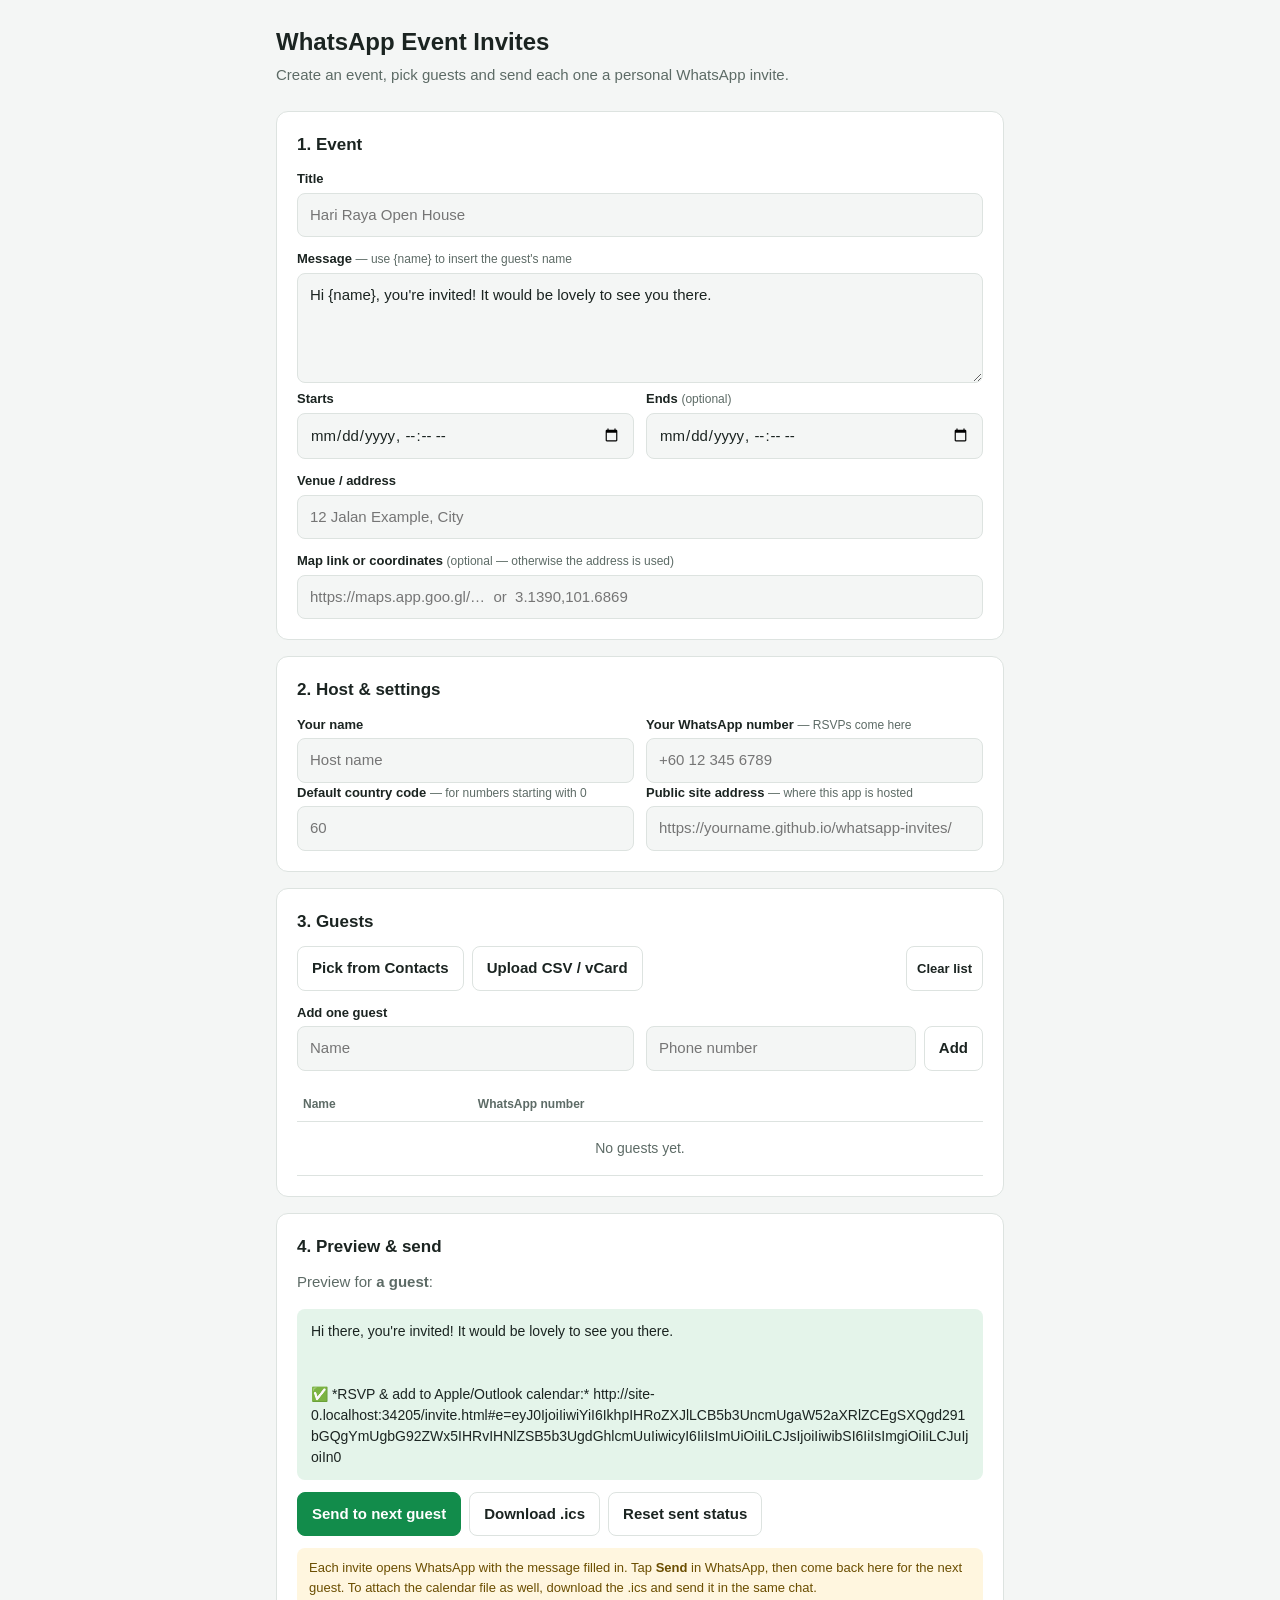
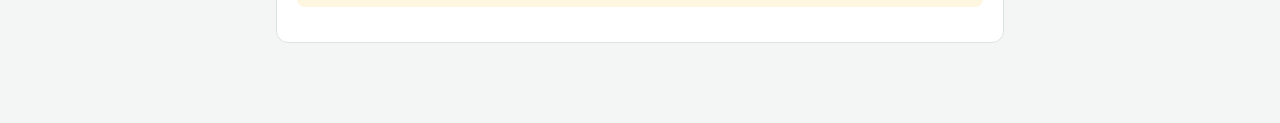
==== index.html @ 0bf23049 "WhatsApp event invite web app Co-Authored-By: Claude Opus 5.5 <noreply@anthropic.com>" ====
<!doctype html>
<html lang="en">
<head>
  <meta charset="utf-8" />
  <meta name="viewport" content="width=device-width, initial-scale=1" />
  <title>WhatsApp Event Invites</title>
  <link rel="stylesheet" href="styles.css" />
</head>
<body>
  <div class="wrap">
    <h1>WhatsApp Event Invites</h1>
    <p class="sub">Create an event, pick guests and send each one a personal WhatsApp invite.</p>

    <section class="card">
      <h2>1. Event</h2>
      <label for="title">Title</label>
      <input id="title" placeholder="Hari Raya Open House" />

      <label for="body">Message <span class="hint">— use {name} to insert the guest's name</span></label>
      <textarea id="body">Hi {name}, you're invited! It would be lovely to see you there.</textarea>

      <div class="row">
        <div>
          <label for="start">Starts</label>
          <input id="start" type="datetime-local" />
        </div>
        <div>
          <label for="end">Ends <span class="hint">(optional)</span></label>
          <input id="end" type="datetime-local" />
        </div>
      </div>

      <label for="location">Venue / address</label>
      <input id="location" placeholder="12 Jalan Example, City" />

      <label for="map">Map link or coordinates <span class="hint">(optional — otherwise the address is used)</span></label>
      <input id="map" placeholder="https://maps.app.goo.gl/…  or  3.1390,101.6869" />
    </section>

    <section class="card">
      <h2>2. Host &amp; settings</h2>
      <div class="row">
        <div>
          <label for="hostName">Your name</label>
          <input id="hostName" placeholder="Host name" />
        </div>
        <div>
          <label for="hostPhone">Your WhatsApp number <span class="hint">— RSVPs come here</span></label>
          <input id="hostPhone" placeholder="+60 12 345 6789" />
        </div>
      </div>
      <div class="row">
        <div>
          <label for="cc">Default country code <span class="hint">— for numbers starting with 0</span></label>
          <input id="cc" placeholder="60" inputmode="numeric" />
        </div>
        <div>
          <label for="baseUrl">Public site address <span class="hint">— where this app is hosted</span></label>
          <input id="baseUrl" placeholder="https://yourname.github.io/whatsapp-invites/" />
        </div>
      </div>
      <div id="baseWarn" class="note" hidden>
        This app is running on your own computer, so guests can't open the invite page (calendar, map and RSVP buttons) yet.
        Put the app online (see README), enter the address above, and the invite links will work.
        The Google Calendar and map links in the message work either way.
      </div>
    </section>

    <section class="card">
      <h2>3. Guests</h2>
      <div class="btns">
        <button id="pickContacts" type="button">Pick from Contacts</button>
        <button id="uploadBtn" type="button">Upload CSV / vCard</button>
        <input id="file" type="file" accept=".csv,.vcf,.vcard,.txt,text/csv,text/vcard" multiple hidden />
        <button id="clearGuests" type="button" class="small" style="margin-left:auto">Clear list</button>
      </div>
      <p id="pickerNote" class="note" hidden>
        Picking from Contacts only works in Chrome on Android. On iPhone or a computer, export your contacts as a
        vCard (.vcf) or CSV file and upload it. On a Mac: Contacts → select contacts → File → Export → Export vCard.
      </p>

      <div class="row" style="margin-top:12px">
        <div>
          <label for="addName">Add one guest</label>
          <input id="addName" placeholder="Name" />
        </div>
        <div>
          <label for="addPhone">&nbsp;</label>
          <div style="display:flex;gap:8px">
            <input id="addPhone" placeholder="Phone number" />
            <button id="addBtn" type="button">Add</button>
          </div>
        </div>
      </div>

      <div style="margin-top:16px;overflow-x:auto">
        <table>
          <thead><tr><th>Name</th><th>WhatsApp number</th><th></th></tr></thead>
          <tbody id="guestRows"></tbody>
        </table>
      </div>
    </section>

    <section class="card">
      <h2>4. Preview &amp; send</h2>
      <p class="muted" style="margin-top:0">Preview for <strong id="previewName">the first guest</strong>:</p>
      <div id="preview" class="preview"></div>
      <div class="btns">
        <button id="sendNext" type="button" class="primary">Send to next guest</button>
        <button id="dlIcs" type="button">Download .ics</button>
        <button id="resetSent" type="button">Reset sent status</button>
      </div>
      <p class="note">
        Each invite opens WhatsApp with the message filled in. Tap <strong>Send</strong> in WhatsApp, then come back here
        for the next guest. To attach the calendar file as well, download the .ics and send it in the same chat.
      </p>
      <p id="progress" class="muted"></p>
    </section>
  </div>

  <script src="shared.js"></script>
  <script src="app.js"></script>
</body>
</html>
---- styles.css ----
:root {
  --bg: #f4f6f5;
  --card: #ffffff;
  --text: #1b2421;
  --muted: #5d6b66;
  --line: #dde3e0;
  --accent: #128c4b;
  --accent-ink: #ffffff;
  --accent-soft: #e4f4ea;
  --warn-bg: #fff6df;
  --warn-ink: #6b4e00;
  --danger: #b3261e;
  --radius: 12px;
}
@media (prefers-color-scheme: dark) {
  :root {
    --bg: #111614;
    --card: #1a211e;
    --text: #e7ecea;
    --muted: #9aa8a2;
    --line: #2c3632;
    --accent: #25b864;
    --accent-ink: #06140c;
    --accent-soft: #173326;
    --warn-bg: #3a3014;
    --warn-ink: #f2d98a;
    --danger: #ff8a80;
  }
}
* { box-sizing: border-box; }
body {
  margin: 0;
  background: var(--bg);
  color: var(--text);
  font: 15px/1.5 -apple-system, BlinkMacSystemFont, "Segoe UI", Roboto, sans-serif;
}
.wrap { max-width: 760px; margin: 0 auto; padding: 24px 16px 64px; }
h1 { font-size: 24px; margin: 0 0 4px; }
h2 { font-size: 17px; margin: 0 0 12px; }
.sub { color: var(--muted); margin: 0 0 24px; }
.card {
  background: var(--card);
  border: 1px solid var(--line);
  border-radius: var(--radius);
  padding: 20px;
  margin-bottom: 16px;
}
label { display: block; font-weight: 600; font-size: 13px; margin: 12px 0 4px; }
label:first-of-type { margin-top: 0; }
.hint { color: var(--muted); font-size: 12px; font-weight: 400; }
input, textarea, select {
  width: 100%;
  padding: 10px 12px;
  border: 1px solid var(--line);
  border-radius: 8px;
  background: var(--bg);
  color: var(--text);
  font: inherit;
}
textarea { min-height: 110px; resize: vertical; }
.row { display: grid; grid-template-columns: 1fr 1fr; gap: 12px; }
@media (max-width: 560px) { .row { grid-template-columns: 1fr; } }
.btns { display: flex; flex-wrap: wrap; gap: 8px; margin-top: 12px; }
button, .btn {
  display: inline-flex; align-items: center; justify-content: center; gap: 6px;
  padding: 10px 14px;
  border-radius: 8px;
  border: 1px solid var(--line);
  background: var(--card);
  color: var(--text);
  font: inherit; font-weight: 600;
  cursor: pointer;
  text-decoration: none;
}
button.primary, .btn.primary { background: var(--accent); border-color: var(--accent); color: var(--accent-ink); }
button:disabled { opacity: .5; cursor: not-allowed; }
.small { padding: 6px 10px; font-size: 13px; }
.note { background: var(--warn-bg); color: var(--warn-ink); padding: 10px 12px; border-radius: 8px; font-size: 13px; margin-top: 12px; }
.preview {
  white-space: pre-wrap; word-break: break-word;
  background: var(--accent-soft);
  border-radius: 8px; padding: 12px 14px; font-size: 14px;
}
table { width: 100%; border-collapse: collapse; font-size: 14px; }
th, td { text-align: left; padding: 8px 6px; border-bottom: 1px solid var(--line); vertical-align: middle; }
th { color: var(--muted); font-weight: 600; font-size: 12px; }
td.actions { text-align: right; white-space: nowrap; }
.sent td { color: var(--muted); }
.badge { font-size: 12px; padding: 2px 8px; border-radius: 99px; background: var(--accent-soft); color: var(--accent); font-weight: 600; }
.bad { color: var(--danger); font-size: 12px; }
.muted { color: var(--muted); }
.empty { color: var(--muted); text-align: center; padding: 16px; }

/* Guest page */
.invite { max-width: 520px; }
.invite h1 { font-size: 28px; }
.invite .body { white-space: pre-wrap; margin: 12px 0 0; }
.facts { display: grid; gap: 10px; margin: 0; }
.facts div { display: grid; grid-template-columns: 28px 1fr; }
.stack { display: grid; gap: 8px; }
.stack .btn, .stack button { width: 100%; }
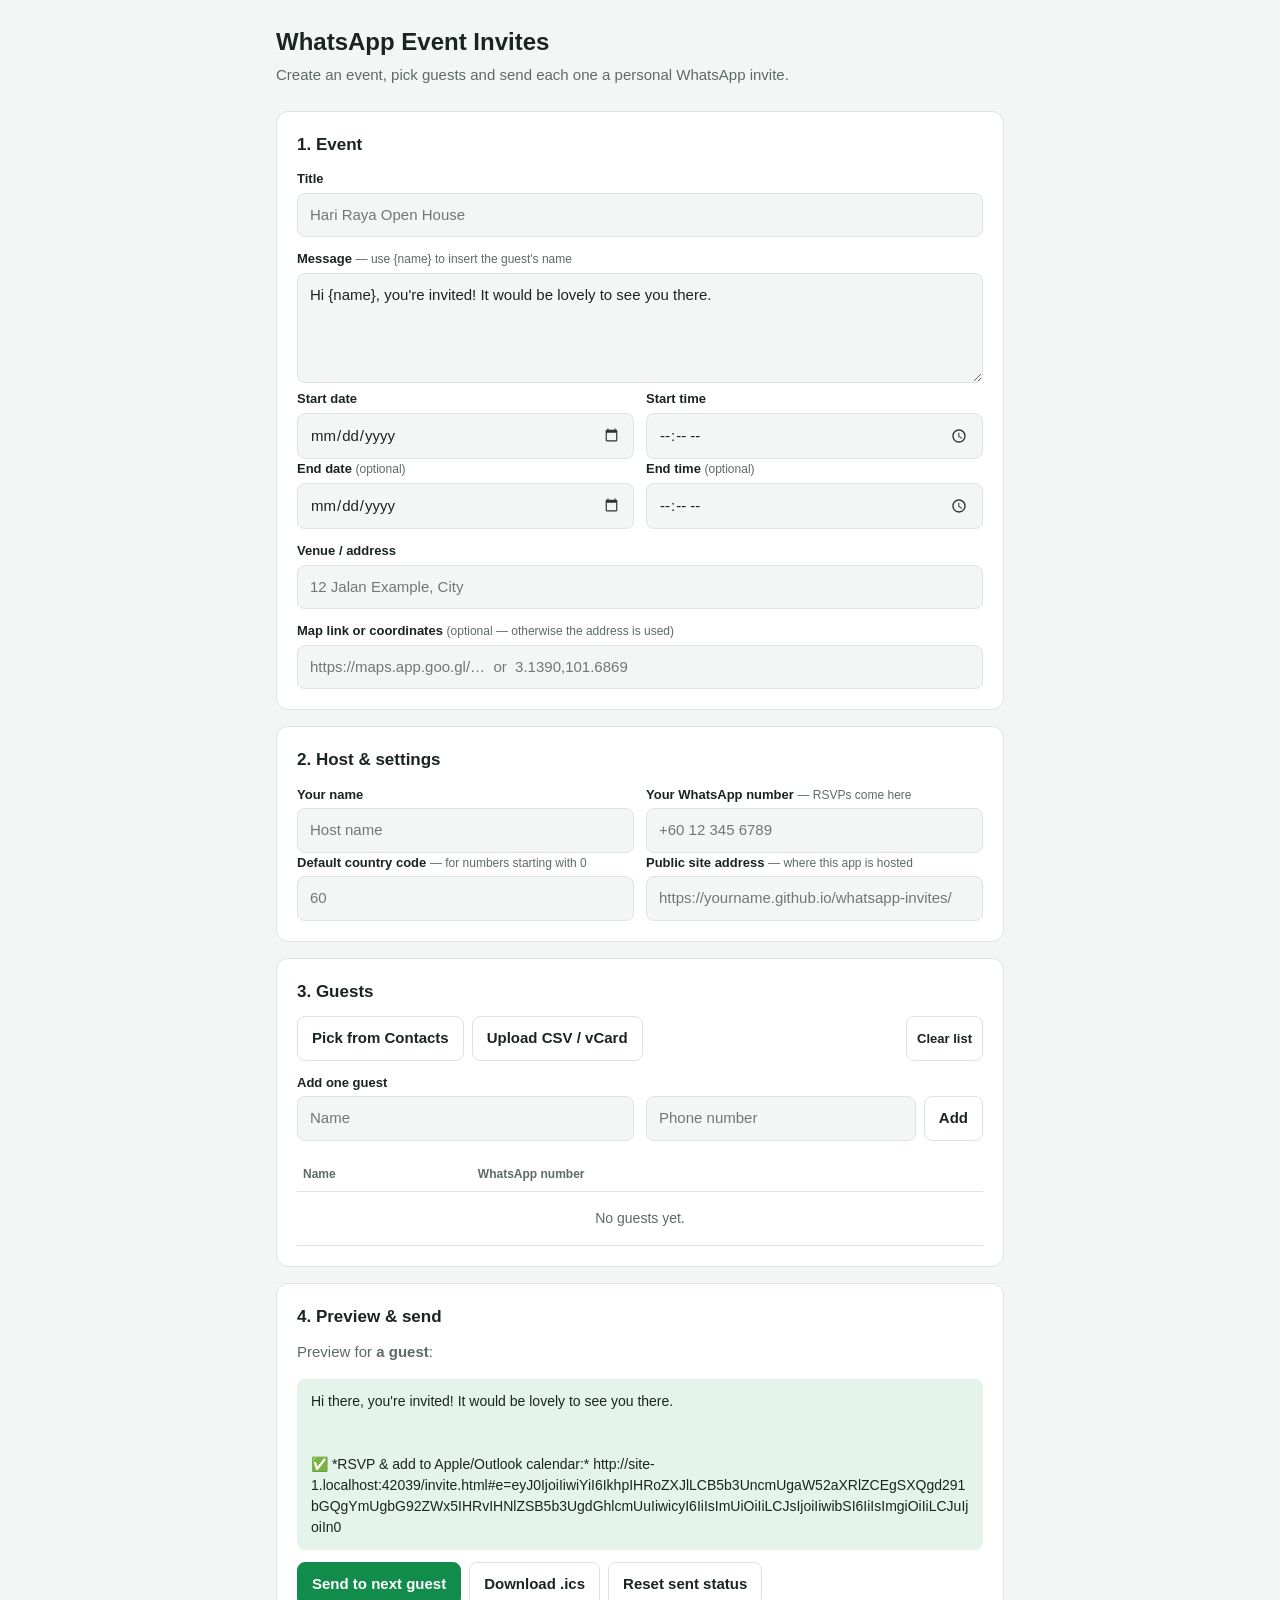
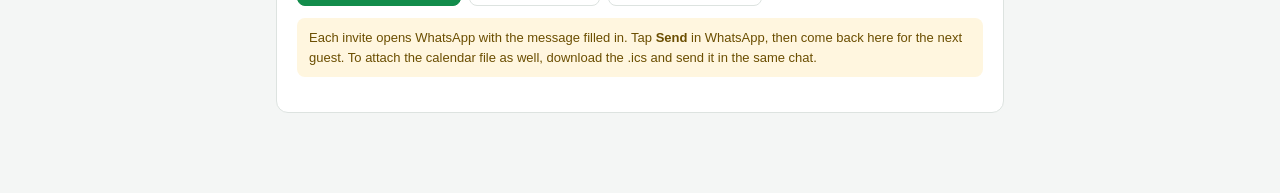
==== commit 1d9beea4: "Separate date and time pickers for start and end Co-Authored-By: Claude Opus 5.5 <noreply@anthropic." ====
--- a/index.html
+++ b/index.html
@@ -21,12 +21,22 @@
 
       <div class="row">
         <div>
-          <label for="start">Starts</label>
-          <input id="start" type="datetime-local" />
+          <label for="startDate">Start date</label>
+          <input id="startDate" type="date" class="picker" />
         </div>
         <div>
-          <label for="end">Ends <span class="hint">(optional)</span></label>
-          <input id="end" type="datetime-local" />
+          <label for="startTime">Start time</label>
+          <input id="startTime" type="time" class="picker" step="300" />
+        </div>
+      </div>
+      <div class="row">
+        <div>
+          <label for="endDate">End date <span class="hint">(optional)</span></label>
+          <input id="endDate" type="date" class="picker" />
+        </div>
+        <div>
+          <label for="endTime">End time <span class="hint">(optional)</span></label>
+          <input id="endTime" type="time" class="picker" step="300" />
         </div>
       </div>
 
--- a/styles.css
+++ b/styles.css
@@ -58,6 +58,9 @@
   font: inherit;
 }
 textarea { min-height: 110px; resize: vertical; }
+input.picker { cursor: pointer; min-height: 44px; }
+input.picker::-webkit-calendar-picker-indicator { cursor: pointer; opacity: .8; }
+@media (prefers-color-scheme: dark) { input.picker { color-scheme: dark; } }
 .row { display: grid; grid-template-columns: 1fr 1fr; gap: 12px; }
 @media (max-width: 560px) { .row { grid-template-columns: 1fr; } }
 .btns { display: flex; flex-wrap: wrap; gap: 8px; margin-top: 12px; }
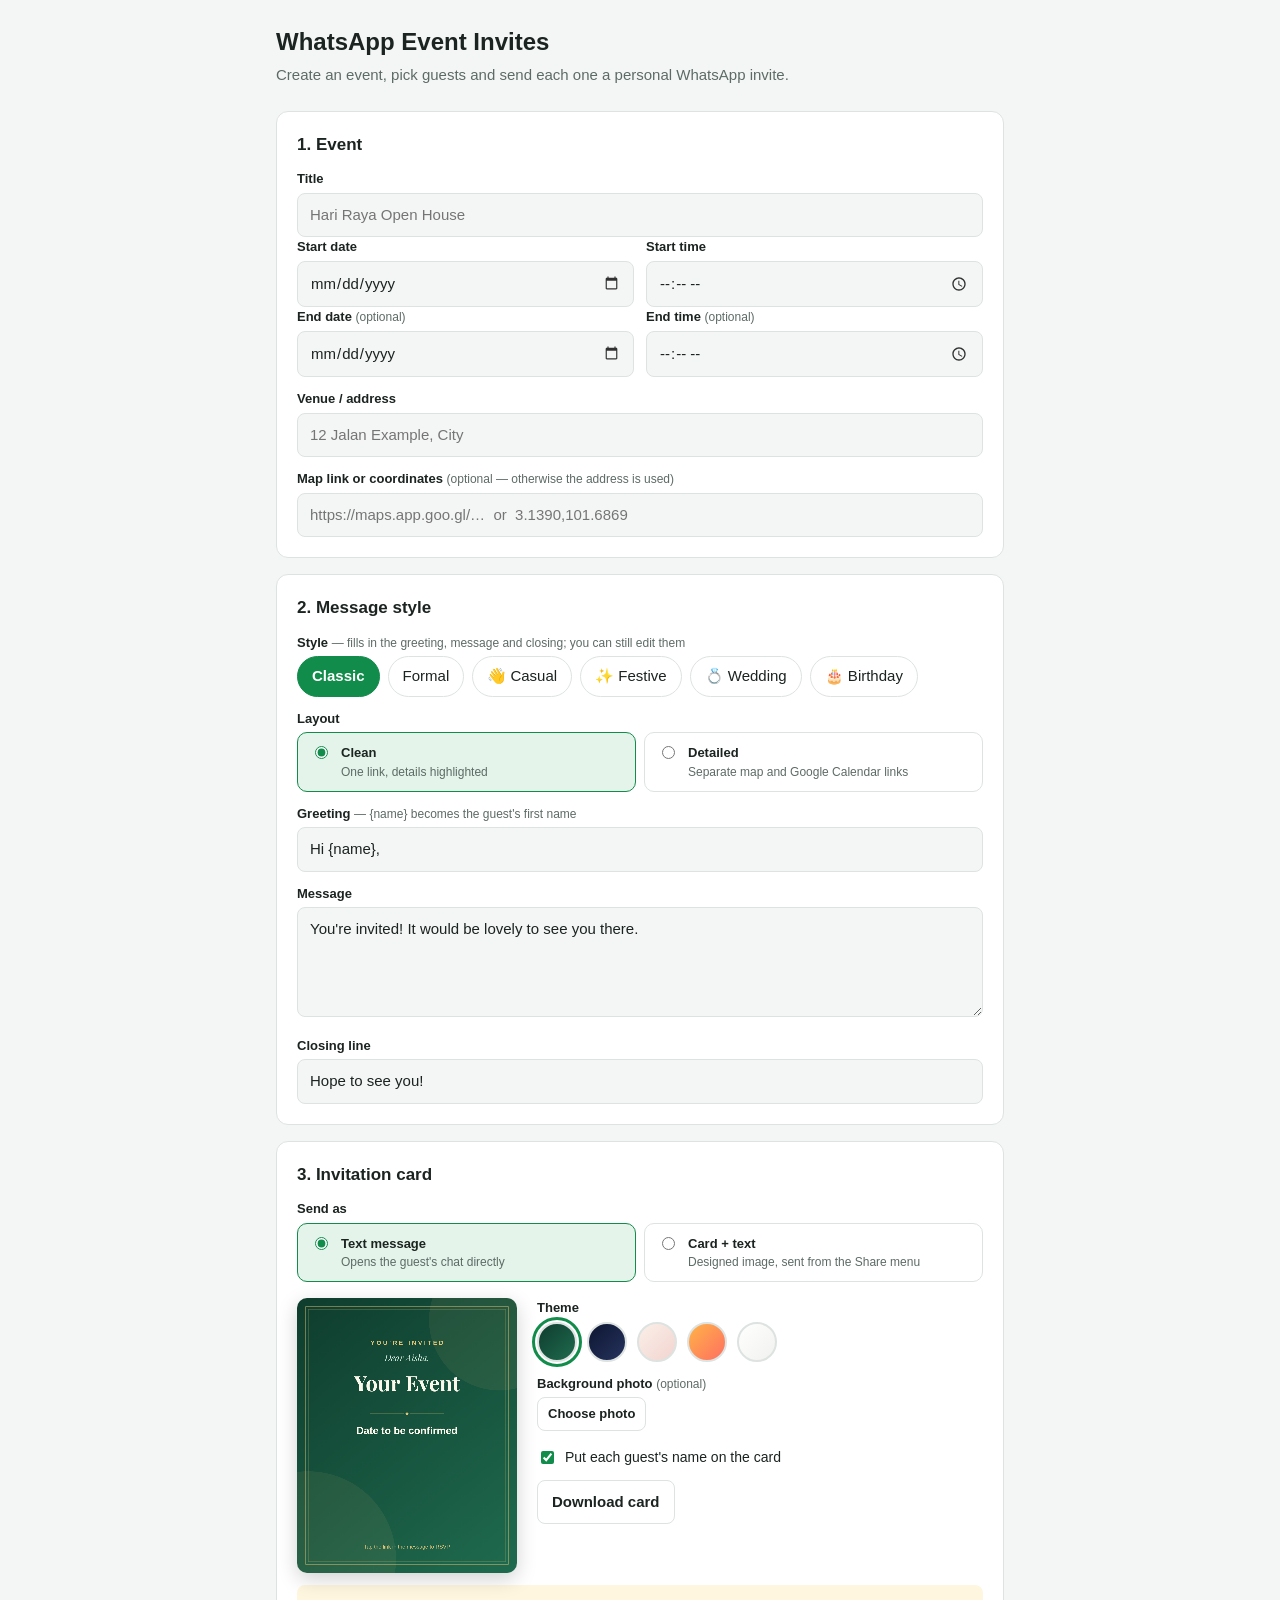
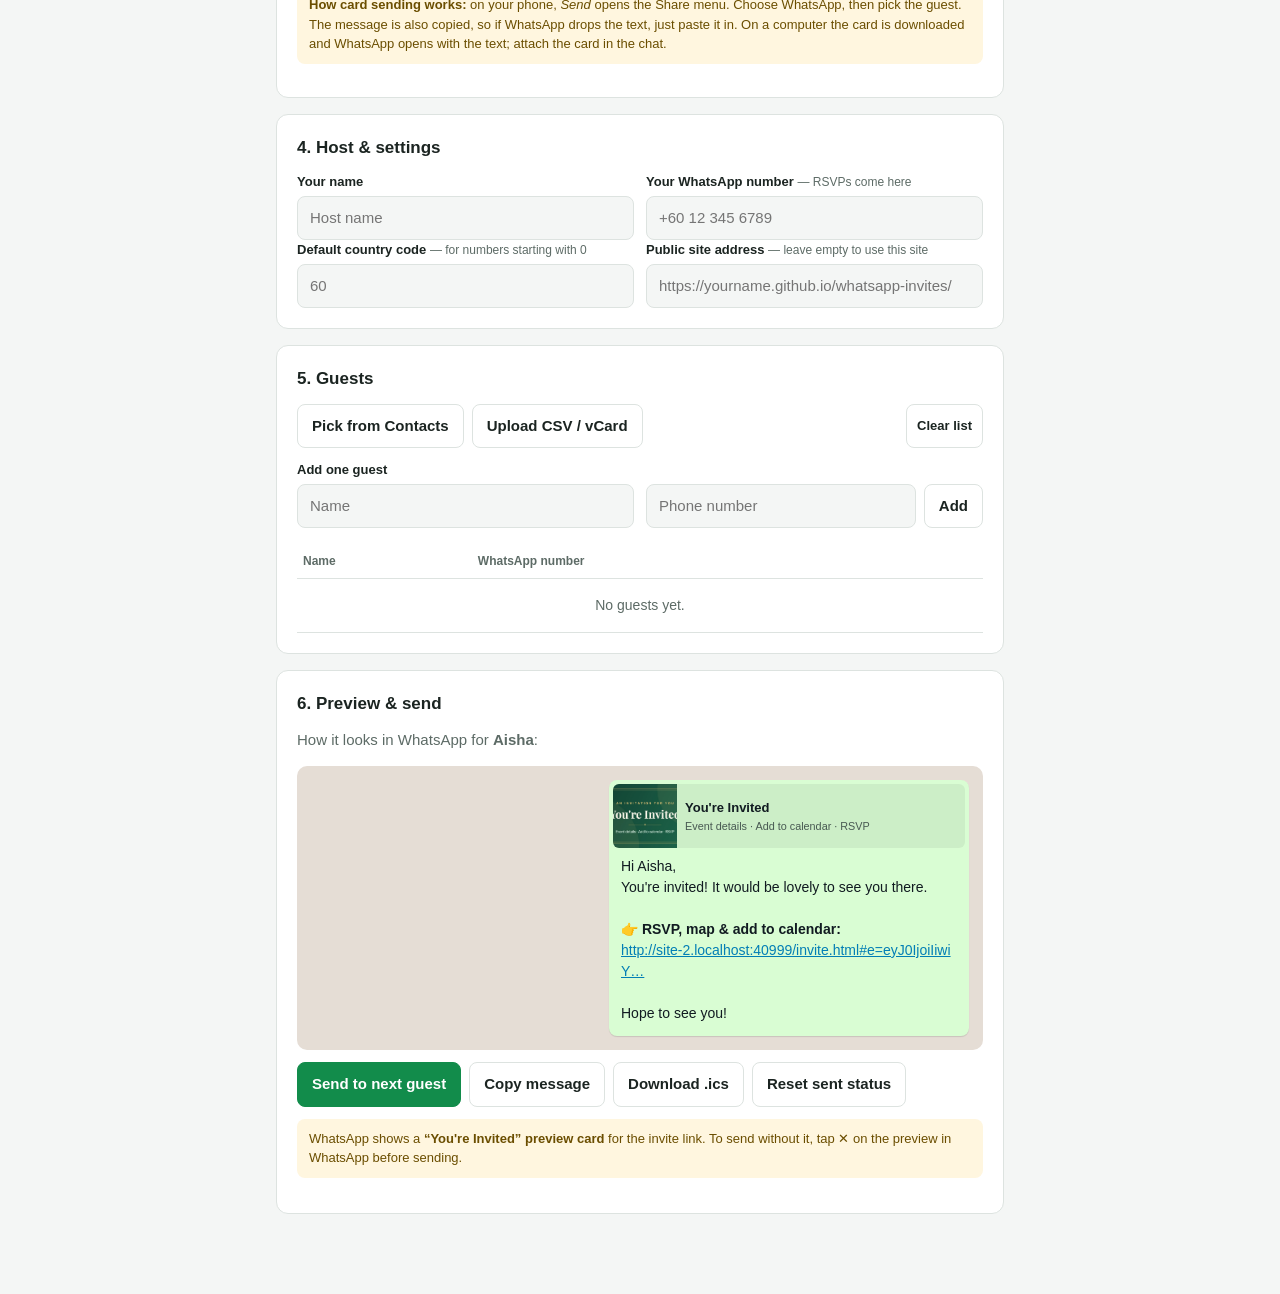
==== commit 28bf8037: "Add message styles, layouts, invitation cards and link preview Co-Authored-By: Claude Opus 5.5 <nore" ====
--- a/index.html
+++ b/index.html
@@ -4,6 +4,14 @@
   <meta charset="utf-8" />
   <meta name="viewport" content="width=device-width, initial-scale=1" />
   <title>WhatsApp Event Invites</title>
+  <meta name="description" content="Create an event and send personal WhatsApp invites with calendar, map and RSVP." />
+  <meta property="og:type" content="website" />
+  <meta property="og:title" content="WhatsApp Event Invites" />
+  <meta property="og:description" content="Create an event and send personal WhatsApp invites with calendar, map and RSVP." />
+  <meta property="og:image" content="https://reedzmohsin-lgtm.github.io/whatsapp-invites/og-image.jpg" />
+  <link rel="preconnect" href="https://fonts.googleapis.com" />
+  <link rel="preconnect" href="https://fonts.gstatic.com" crossorigin />
+  <link rel="stylesheet" href="https://fonts.googleapis.com/css2?family=Playfair+Display:ital,wght@0,400;0,700;1,400&display=swap" />
   <link rel="stylesheet" href="styles.css" />
 </head>
 <body>
@@ -16,9 +24,6 @@
       <label for="title">Title</label>
       <input id="title" placeholder="Hari Raya Open House" />
 
-      <label for="body">Message <span class="hint">— use {name} to insert the guest's name</span></label>
-      <textarea id="body">Hi {name}, you're invited! It would be lovely to see you there.</textarea>
-
       <div class="row">
         <div>
           <label for="startDate">Start date</label>
@@ -48,7 +53,67 @@
     </section>
 
     <section class="card">
-      <h2>2. Host &amp; settings</h2>
+      <h2>2. Message style</h2>
+      <label>Style <span class="hint">— fills in the greeting, message and closing; you can still edit them</span></label>
+      <div class="chips" id="styleChips" role="radiogroup" aria-label="Message style"></div>
+
+      <label>Layout</label>
+      <div class="seg" role="radiogroup" aria-label="Message layout">
+        <label class="opt"><input type="radio" name="layout" value="clean" checked />
+          <span><strong>Clean</strong><small>One link, details highlighted</small></span></label>
+        <label class="opt"><input type="radio" name="layout" value="detailed" />
+          <span><strong>Detailed</strong><small>Separate map and Google Calendar links</small></span></label>
+      </div>
+
+      <label for="greeting">Greeting <span class="hint">— {name} becomes the guest's first name</span></label>
+      <input id="greeting" />
+      <label for="body">Message</label>
+      <textarea id="body"></textarea>
+      <label for="closing">Closing line</label>
+      <input id="closing" />
+    </section>
+
+    <section class="card">
+      <h2>3. Invitation card</h2>
+      <label>Send as</label>
+      <div class="seg" role="radiogroup" aria-label="Send as">
+        <label class="opt"><input type="radio" name="sendMode" value="text" checked />
+          <span><strong>Text message</strong><small>Opens the guest's chat directly</small></span></label>
+        <label class="opt"><input type="radio" name="sendMode" value="card" />
+          <span><strong>Card + text</strong><small>Designed image, sent from the Share menu</small></span></label>
+      </div>
+
+      <div class="card-editor">
+        <div class="card-preview">
+          <canvas id="cardCanvas" width="1080" height="1350" aria-label="Invitation card preview"></canvas>
+        </div>
+        <div>
+          <label>Theme</label>
+          <div class="swatches" id="themeSwatches" role="radiogroup" aria-label="Card theme"></div>
+
+          <label>Background photo <span class="hint">(optional)</span></label>
+          <div class="btns" style="margin-top:0">
+            <button type="button" id="photoBtn" class="small">Choose photo</button>
+            <button type="button" id="photoClear" class="small" hidden>Remove photo</button>
+            <input id="photoFile" type="file" accept="image/*" hidden />
+          </div>
+
+          <label class="check"><input type="checkbox" id="personalize" checked /> Put each guest's name on the card</label>
+
+          <div class="btns">
+            <button type="button" id="dlCard">Download card</button>
+          </div>
+        </div>
+      </div>
+      <p class="note" id="cardNote">
+        <strong>How card sending works:</strong> on your phone, <em>Send</em> opens the Share menu. Choose WhatsApp, then pick the guest.
+        The message is also copied, so if WhatsApp drops the text, just paste it in.
+        On a computer the card is downloaded and WhatsApp opens with the text; attach the card in the chat.
+      </p>
+    </section>
+
+    <section class="card">
+      <h2>4. Host &amp; settings</h2>
       <div class="row">
         <div>
           <label for="hostName">Your name</label>
@@ -65,19 +130,18 @@
           <input id="cc" placeholder="60" inputmode="numeric" />
         </div>
         <div>
-          <label for="baseUrl">Public site address <span class="hint">— where this app is hosted</span></label>
+          <label for="baseUrl">Public site address <span class="hint">— leave empty to use this site</span></label>
           <input id="baseUrl" placeholder="https://yourname.github.io/whatsapp-invites/" />
         </div>
       </div>
       <div id="baseWarn" class="note" hidden>
         This app is running on your own computer, so guests can't open the invite page (calendar, map and RSVP buttons) yet.
-        Put the app online (see README), enter the address above, and the invite links will work.
-        The Google Calendar and map links in the message work either way.
-      </div>
-    </section>
-
-    <section class="card">
-      <h2>3. Guests</h2>
+        Use the online version, or enter its address above.
+      </div>
+    </section>
+
+    <section class="card">
+      <h2>5. Guests</h2>
       <div class="btns">
         <button id="pickContacts" type="button">Pick from Contacts</button>
         <button id="uploadBtn" type="button">Upload CSV / vCard</button>
@@ -112,23 +176,34 @@
     </section>
 
     <section class="card">
-      <h2>4. Preview &amp; send</h2>
-      <p class="muted" style="margin-top:0">Preview for <strong id="previewName">the first guest</strong>:</p>
-      <div id="preview" class="preview"></div>
+      <h2>6. Preview &amp; send</h2>
+      <p class="muted" style="margin-top:0">How it looks in WhatsApp for <strong id="previewName">a guest</strong>:</p>
+      <div class="wa">
+        <div class="bubble">
+          <img id="bubbleCard" alt="Invitation card" hidden />
+          <div id="linkCard" class="linkcard">
+            <img src="og-image.jpg" alt="" />
+            <div><strong>You're Invited</strong><small>Event details · Add to calendar · RSVP</small></div>
+          </div>
+          <div id="preview" class="preview"></div>
+        </div>
+      </div>
       <div class="btns">
         <button id="sendNext" type="button" class="primary">Send to next guest</button>
+        <button id="copyMsg" type="button">Copy message</button>
         <button id="dlIcs" type="button">Download .ics</button>
         <button id="resetSent" type="button">Reset sent status</button>
       </div>
       <p class="note">
-        Each invite opens WhatsApp with the message filled in. Tap <strong>Send</strong> in WhatsApp, then come back here
-        for the next guest. To attach the calendar file as well, download the .ics and send it in the same chat.
+        WhatsApp shows a <strong>“You're Invited” preview card</strong> for the invite link. To send without it, tap ✕ on the preview in WhatsApp before sending.
       </p>
       <p id="progress" class="muted"></p>
     </section>
   </div>
 
   <script src="shared.js"></script>
+  <script src="templates.js"></script>
+  <script src="card.js"></script>
   <script src="app.js"></script>
 </body>
 </html>
--- a/styles.css
+++ b/styles.css
@@ -94,6 +94,48 @@
 .muted { color: var(--muted); }
 .empty { color: var(--muted); text-align: center; padding: 16px; }
 
+/* Style chips */
+.chips { display: flex; flex-wrap: wrap; gap: 8px; }
+.chips button { border-radius: 99px; padding: 8px 14px; font-weight: 500; }
+.chips button[aria-checked="true"] { background: var(--accent); border-color: var(--accent); color: var(--accent-ink); font-weight: 600; }
+
+/* Segmented radio options */
+.seg { display: grid; grid-template-columns: 1fr 1fr; gap: 8px; }
+@media (max-width: 560px) { .seg { grid-template-columns: 1fr; } }
+.seg .opt { margin: 0; display: flex; gap: 10px; align-items: flex-start; padding: 10px 12px; border: 1px solid var(--line); border-radius: 10px; cursor: pointer; font-weight: 400; }
+.seg .opt:has(input:checked) { border-color: var(--accent); background: var(--accent-soft); }
+.seg .opt input { width: auto; margin-top: 3px; accent-color: var(--accent); }
+.seg .opt span { display: grid; }
+.seg small { color: var(--muted); font-size: 12px; }
+.check { display: flex; align-items: center; gap: 8px; font-weight: 500; font-size: 14px; margin-top: 16px; cursor: pointer; }
+.check input { width: auto; accent-color: var(--accent); }
+
+/* Card editor */
+.card-editor { display: grid; grid-template-columns: 220px 1fr; gap: 20px; margin-top: 16px; }
+@media (max-width: 560px) { .card-editor { grid-template-columns: 1fr; } .card-preview { max-width: 260px; margin: 0 auto; } }
+.card-preview canvas { width: 100%; height: auto; border-radius: 10px; box-shadow: 0 6px 20px rgba(0,0,0,.18); display: block; }
+.swatches { display: flex; flex-wrap: wrap; gap: 10px; }
+.swatches button { width: 40px; height: 40px; padding: 0; border-radius: 50%; border: 2px solid var(--line); }
+.swatches button[aria-checked="true"] { outline: 3px solid var(--accent); outline-offset: 2px; }
+.swatches button:disabled { opacity: .35; }
+
+/* WhatsApp-style preview */
+.wa { background: #e5ddd5; border-radius: 10px; padding: 14px; }
+@media (prefers-color-scheme: dark) { .wa { background: #0b141a; } }
+.bubble { background: #d9fdd3; color: #111b21; border-radius: 8px; padding: 4px; max-width: 360px; margin-left: auto; box-shadow: 0 1px 1px rgba(0,0,0,.12); }
+@media (prefers-color-scheme: dark) { .bubble { background: #005c4b; color: #e9edef; } }
+.bubble > img { width: 100%; border-radius: 6px; display: block; }
+.bubble .preview { background: transparent; padding: 6px 8px 8px; font-size: 14px; }
+.linkcard { display: grid; grid-template-columns: 64px 1fr; gap: 8px; align-items: center; background: rgba(0,0,0,.06); border-radius: 6px; overflow: hidden; margin-bottom: 2px; }
+.linkcard img { width: 64px; height: 64px; object-fit: cover; display: block; }
+.linkcard div { display: grid; font-size: 13px; padding-right: 8px; }
+.linkcard small { opacity: .7; }
+.bubble a { color: #027eb5; word-break: break-all; }
+@media (prefers-color-scheme: dark) { .bubble a { color: #53bdeb; } }
+.waq { display: block; border-left: 3px solid rgba(0,0,0,.25); padding: 2px 0 2px 8px; margin: 2px 0 6px; }
+@media (prefers-color-scheme: dark) { .waq { border-left-color: rgba(255,255,255,.35); } }
+[hidden] { display: none !important; }
+
 /* Guest page */
 .invite { max-width: 520px; }
 .invite h1 { font-size: 28px; }
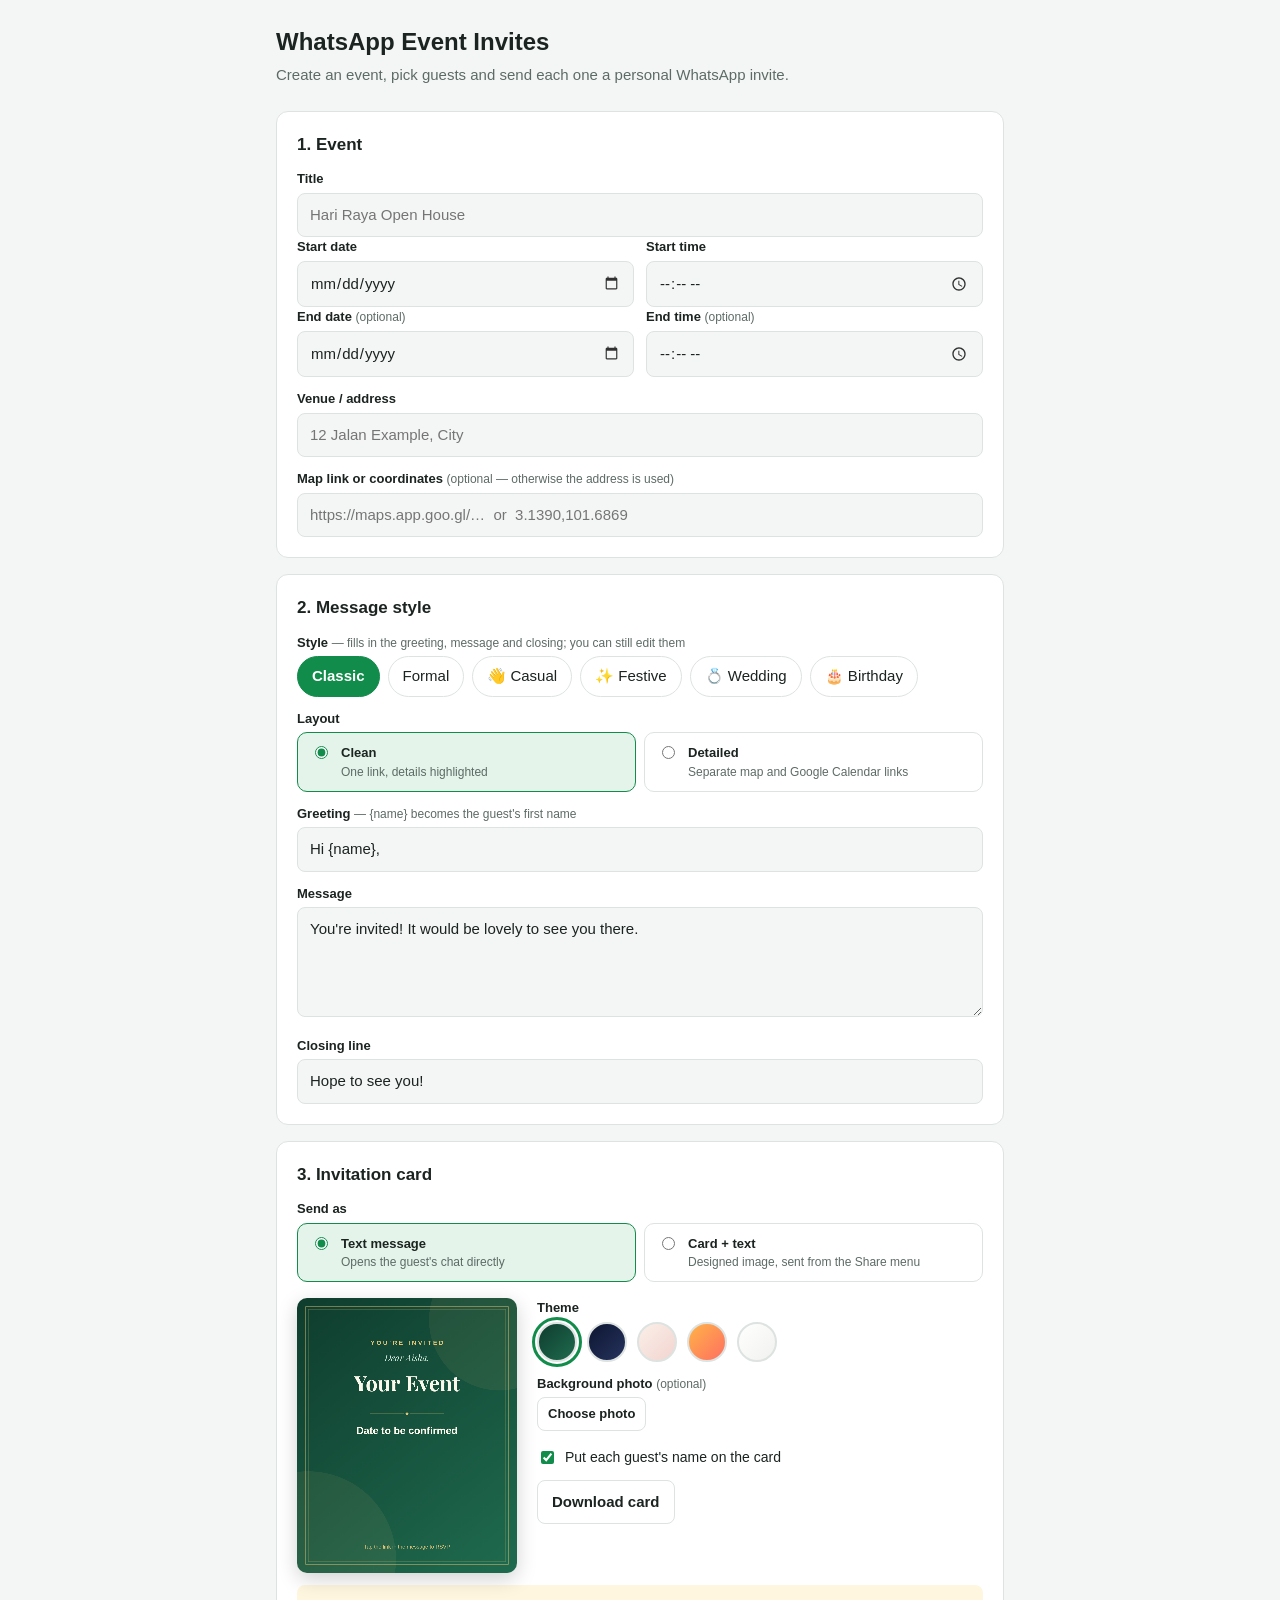
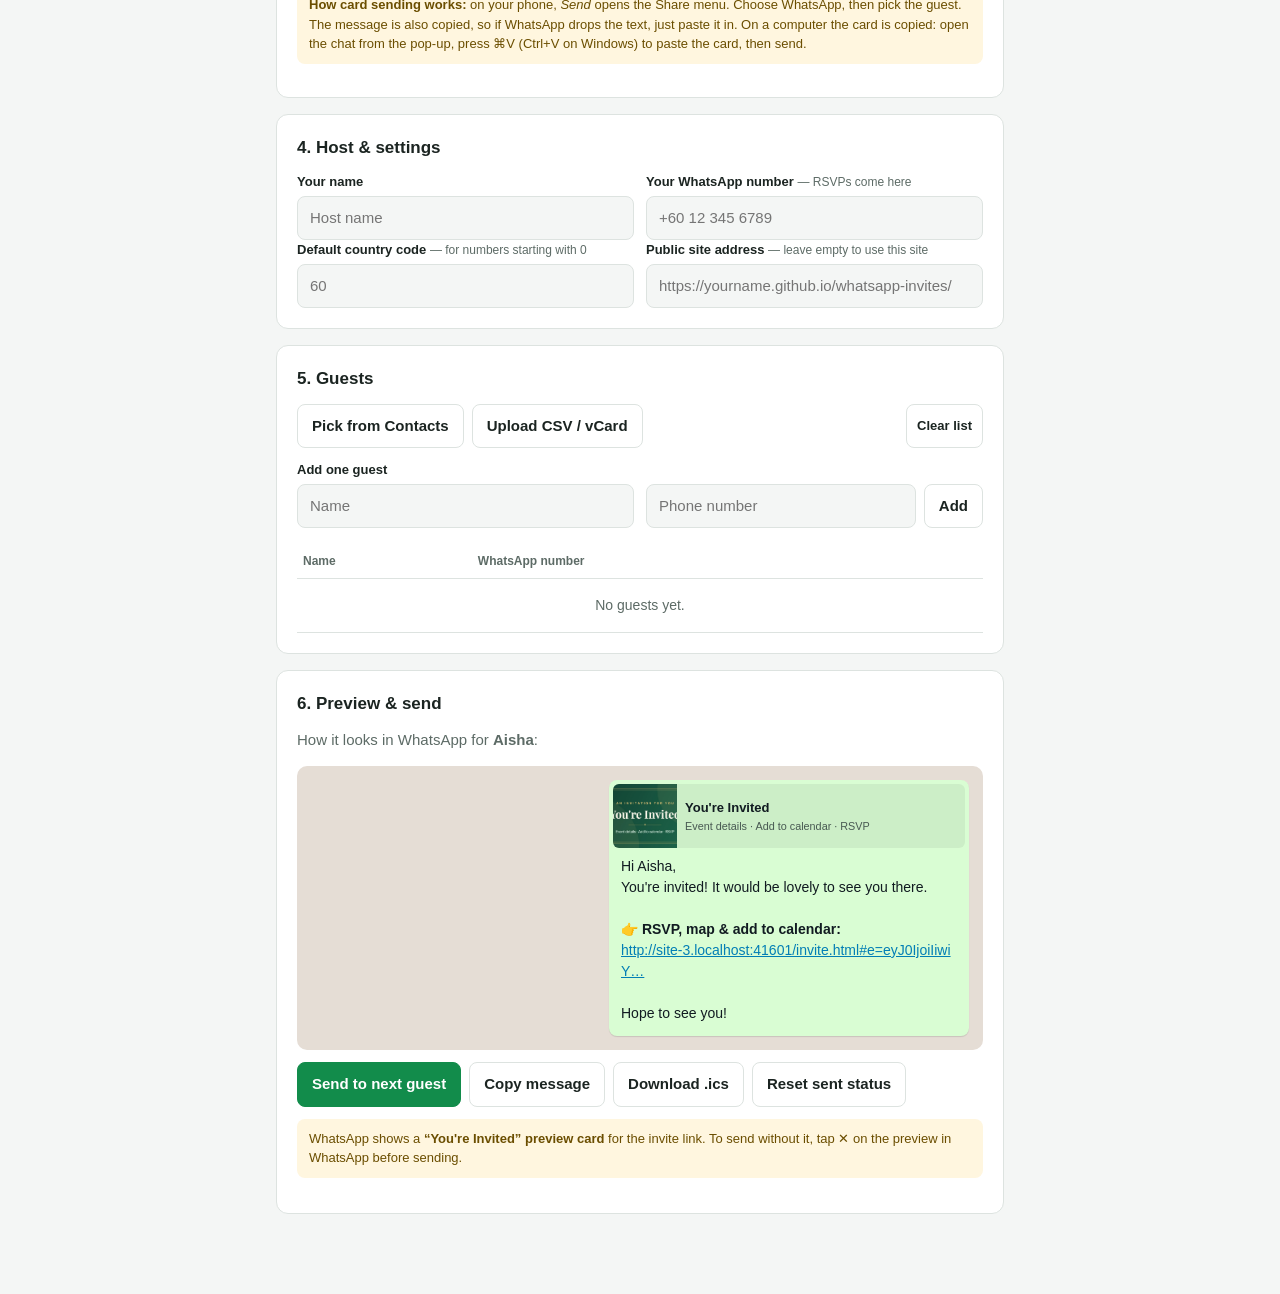
==== commit 975b6e97: "Include the card when a photo or theme is picked; copy card for pasting on computers Co-Authored-By:" ====
--- a/index.html
+++ b/index.html
@@ -108,7 +108,7 @@
       <p class="note" id="cardNote">
         <strong>How card sending works:</strong> on your phone, <em>Send</em> opens the Share menu. Choose WhatsApp, then pick the guest.
         The message is also copied, so if WhatsApp drops the text, just paste it in.
-        On a computer the card is downloaded and WhatsApp opens with the text; attach the card in the chat.
+        On a computer the card is copied: open the chat from the pop-up, press ⌘V (Ctrl+V on Windows) to paste the card, then send.
       </p>
     </section>
 
@@ -201,6 +201,8 @@
     </section>
   </div>
 
+  <div id="toast" class="toast" role="status" aria-live="polite" hidden></div>
+
   <script src="shared.js"></script>
   <script src="templates.js"></script>
   <script src="card.js"></script>
--- a/styles.css
+++ b/styles.css
@@ -135,6 +135,15 @@
 .waq { display: block; border-left: 3px solid rgba(0,0,0,.25); padding: 2px 0 2px 8px; margin: 2px 0 6px; }
 @media (prefers-color-scheme: dark) { .waq { border-left-color: rgba(255,255,255,.35); } }
 [hidden] { display: none !important; }
+.toast {
+  position: fixed; left: 50%; bottom: 20px; transform: translateX(-50%);
+  width: min(520px, calc(100% - 32px));
+  background: var(--text); color: var(--bg);
+  padding: 14px 16px; border-radius: 12px; font-size: 14px;
+  box-shadow: 0 10px 30px rgba(0,0,0,.3); z-index: 10;
+}
+.toast small { opacity: .8; }
+.toast .btns { margin-top: 10px; }
 
 /* Guest page */
 .invite { max-width: 520px; }
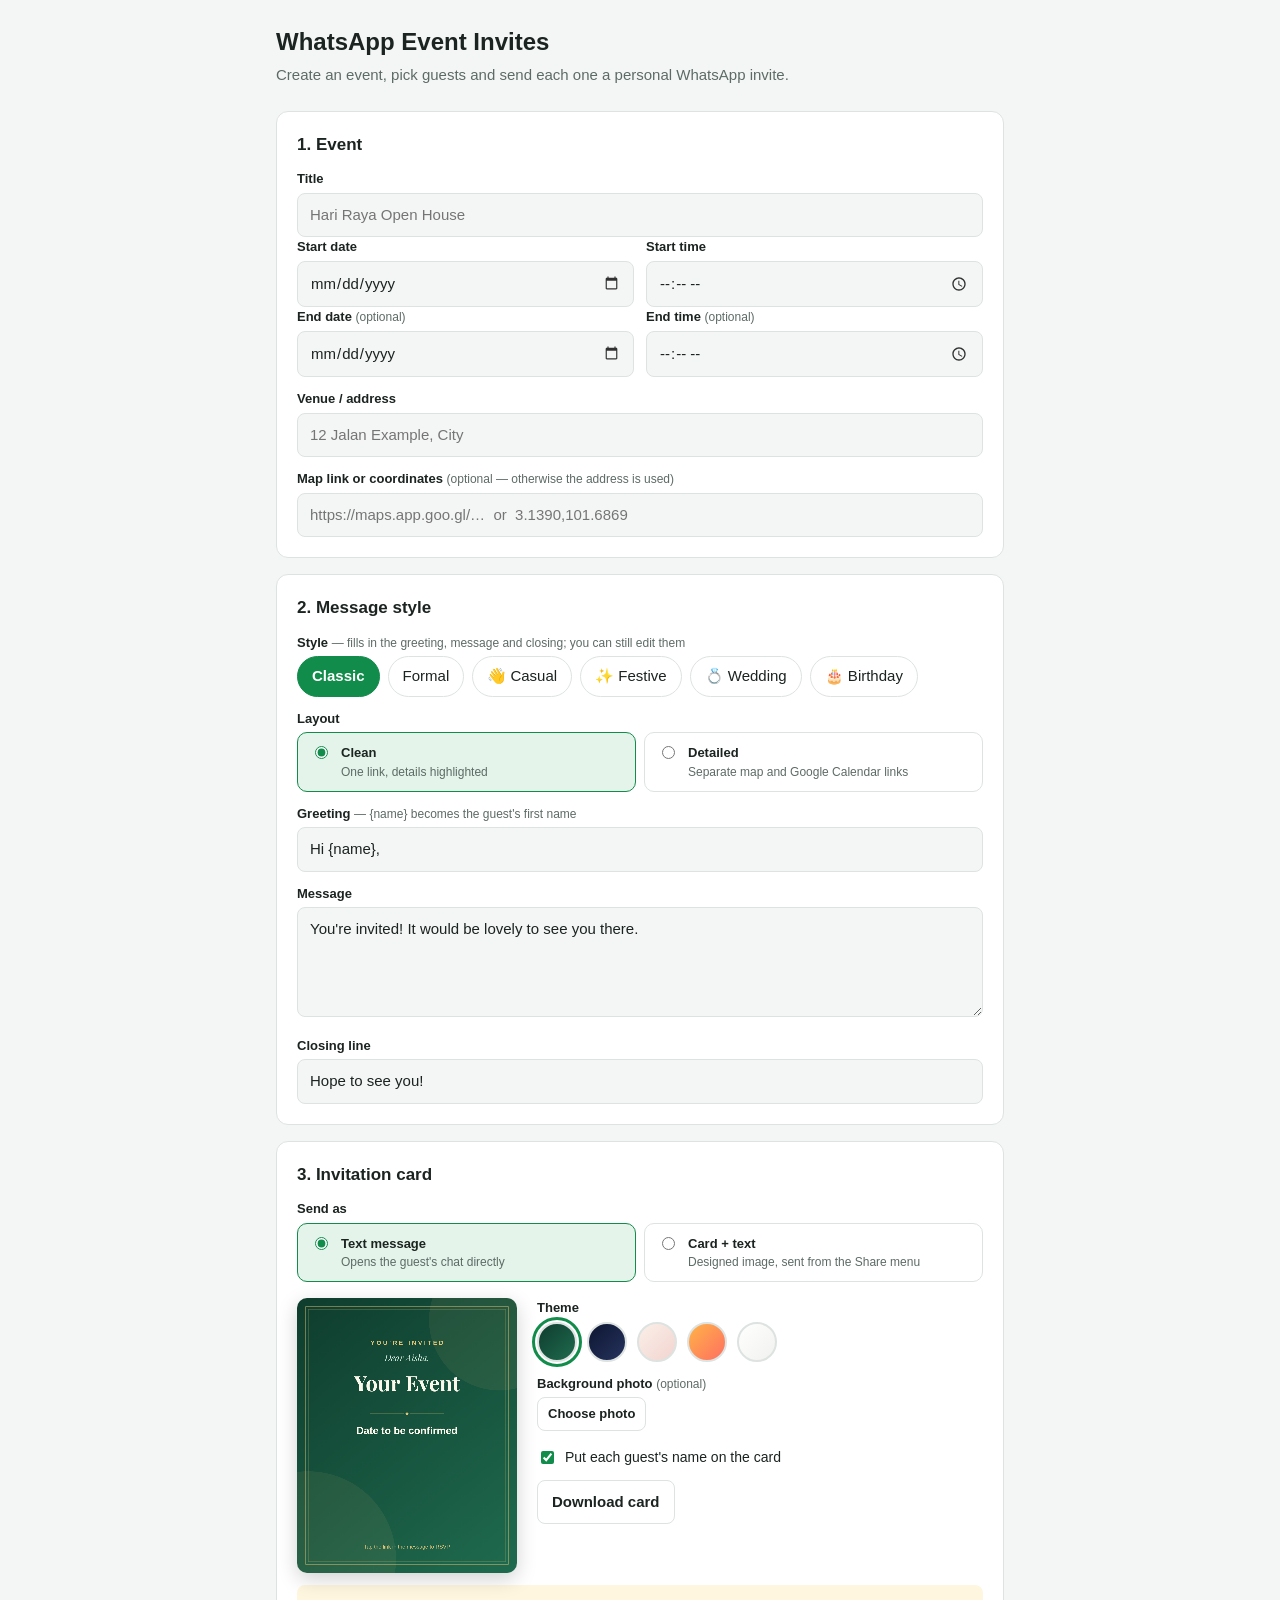
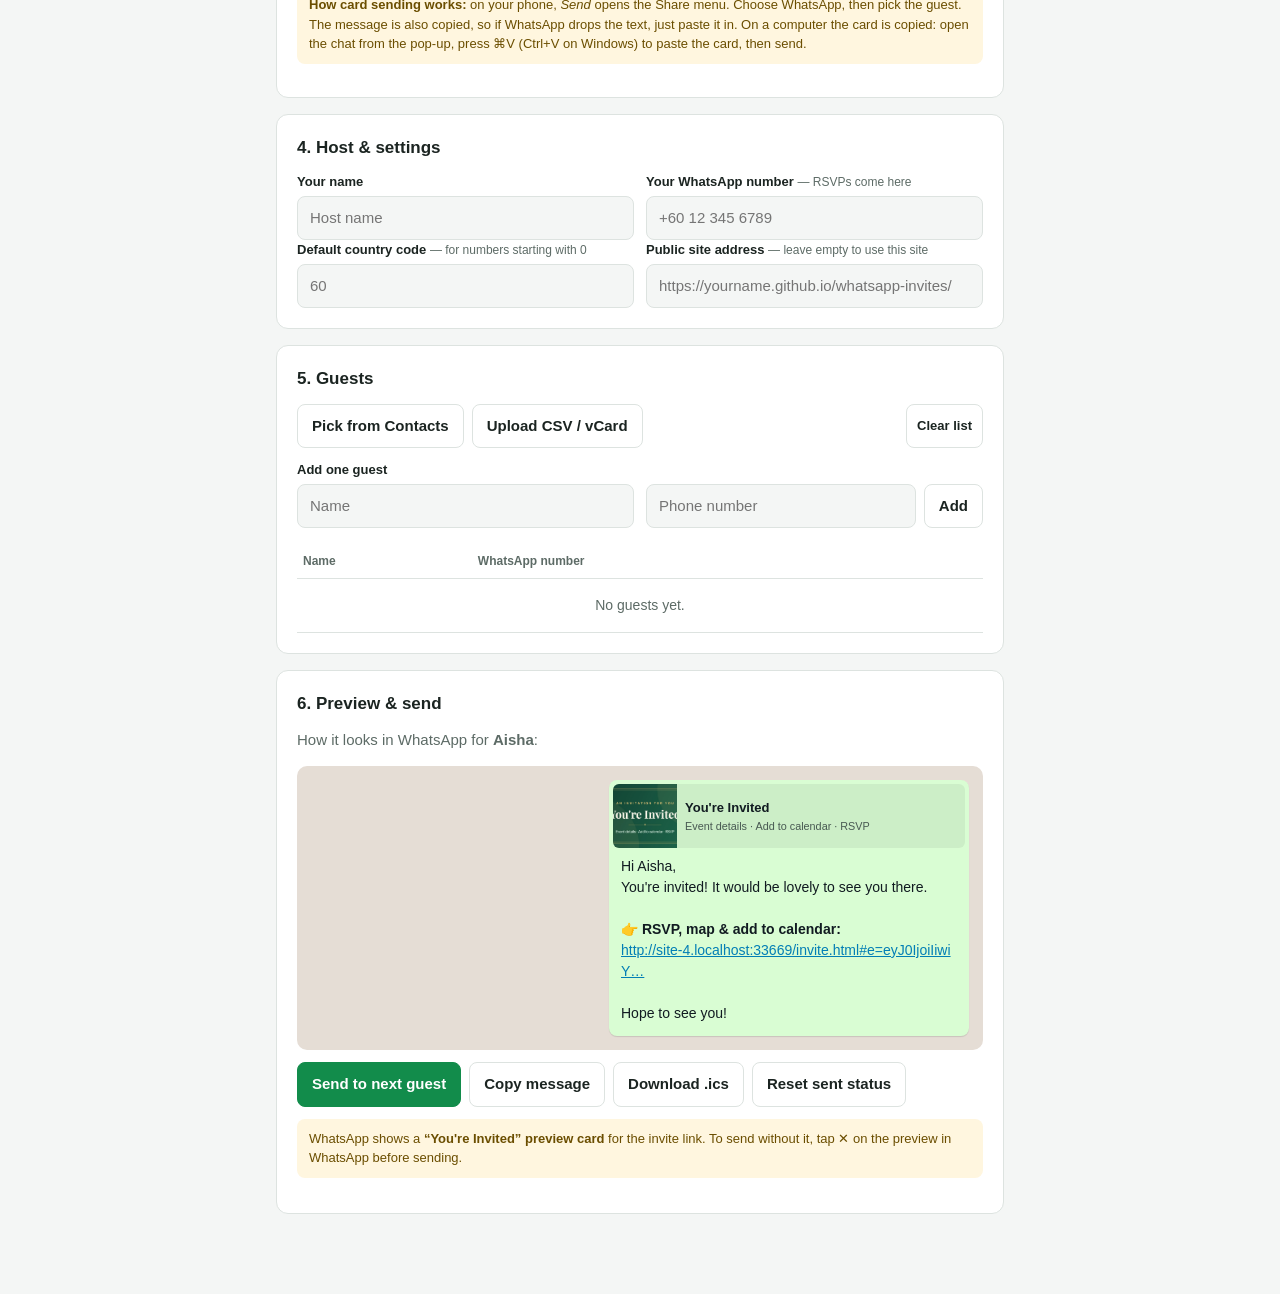
==== commit b6a4244e: "Fix garbled emojis; offer Share menu or paste for the card on computers Co-Authored-By: Claude Opus " ====
--- a/index.html
+++ b/index.html
@@ -188,6 +188,9 @@
           <div id="preview" class="preview"></div>
         </div>
       </div>
+      <p id="bubbleNote" class="bubble-note" hidden>
+        WhatsApp links can't attach images, so when you press Send you'll get a choice: share the card with the Share menu, or paste it into the chat.
+      </p>
       <div class="btns">
         <button id="sendNext" type="button" class="primary">Send to next guest</button>
         <button id="copyMsg" type="button">Copy message</button>
--- a/styles.css
+++ b/styles.css
@@ -144,6 +144,10 @@
 }
 .toast small { opacity: .8; }
 .toast .btns { margin-top: 10px; }
+.toast .steps { margin: 8px 0 0; padding-left: 20px; }
+.toast .steps li { margin-bottom: 4px; }
+.toast button:not(.primary) { background: transparent; color: var(--bg); border-color: color-mix(in srgb, var(--bg) 40%, transparent); }
+.bubble-note { font-size: 12px; color: var(--muted); margin: 8px 0 0; text-align: right; }
 
 /* Guest page */
 .invite { max-width: 520px; }
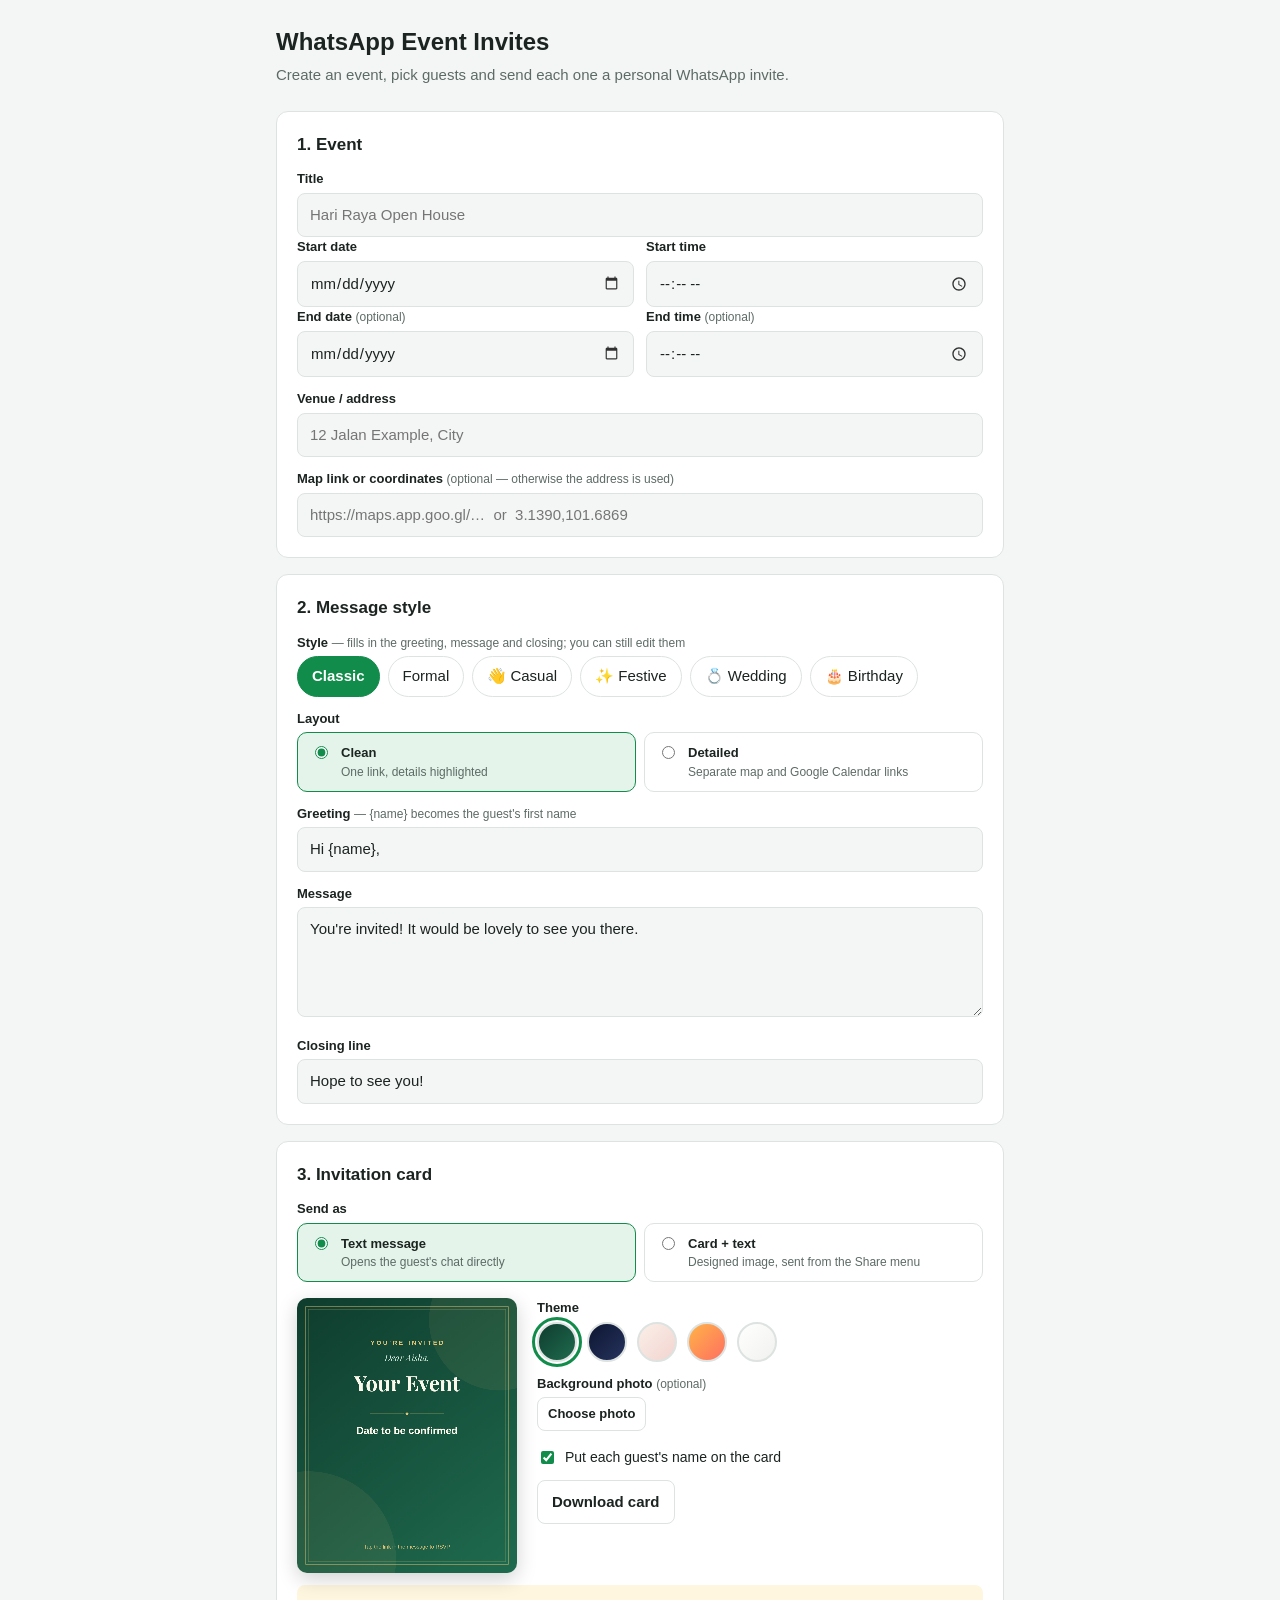
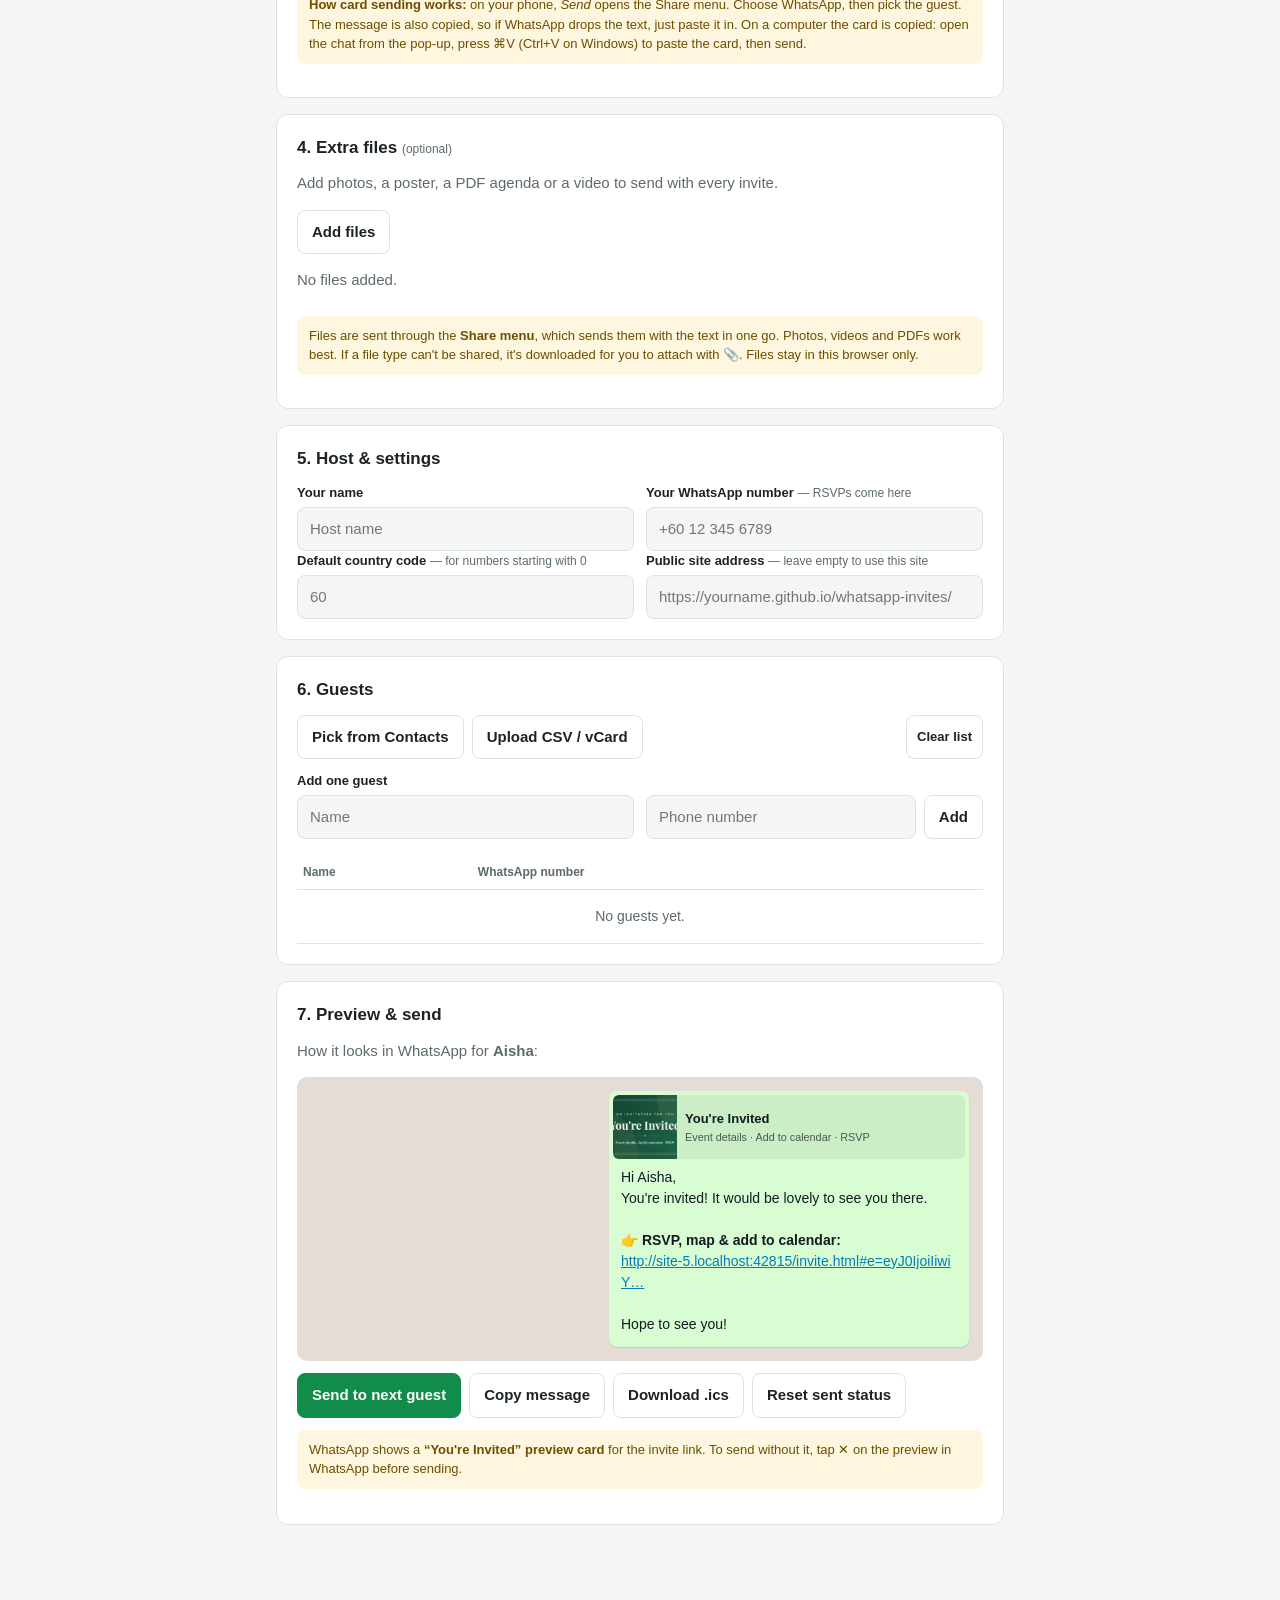
==== commit 0e7627bf: "Add extra files (photos, PDFs, videos) sent through the Share menu Co-Authored-By: Claude Opus 5.5 <" ====
--- a/index.html
+++ b/index.html
@@ -113,7 +113,24 @@
     </section>
 
     <section class="card">
-      <h2>4. Host &amp; settings</h2>
+      <h2>4. Extra files <span class="hint">(optional)</span></h2>
+      <p class="muted" style="margin-top:0">Add photos, a poster, a PDF agenda or a video to send with every invite.</p>
+      <div class="btns" style="margin-top:0">
+        <button type="button" id="attachBtn">Add files</button>
+        <input id="attachFile" type="file" multiple hidden
+          accept="image/*,video/*,audio/*,application/pdf,.pdf,.doc,.docx,.xls,.xlsx,.ppt,.pptx,.txt" />
+      </div>
+      <p id="attachEmpty" class="muted" style="margin-bottom:0">No files added.</p>
+      <ul id="attachList" class="files"></ul>
+      <p class="note">
+        Files are sent through the <strong>Share menu</strong>, which sends them with the text in one go.
+        Photos, videos and PDFs work best. If a file type can't be shared, it's downloaded for you to attach with 📎.
+        Files stay in this browser only.
+      </p>
+    </section>
+
+    <section class="card">
+      <h2>5. Host &amp; settings</h2>
       <div class="row">
         <div>
           <label for="hostName">Your name</label>
@@ -141,7 +158,7 @@
     </section>
 
     <section class="card">
-      <h2>5. Guests</h2>
+      <h2>6. Guests</h2>
       <div class="btns">
         <button id="pickContacts" type="button">Pick from Contacts</button>
         <button id="uploadBtn" type="button">Upload CSV / vCard</button>
@@ -176,11 +193,12 @@
     </section>
 
     <section class="card">
-      <h2>6. Preview &amp; send</h2>
+      <h2>7. Preview &amp; send</h2>
       <p class="muted" style="margin-top:0">How it looks in WhatsApp for <strong id="previewName">a guest</strong>:</p>
       <div class="wa">
         <div class="bubble">
           <img id="bubbleCard" alt="Invitation card" hidden />
+          <div id="bubbleFiles" class="bfiles" hidden></div>
           <div id="linkCard" class="linkcard">
             <img src="og-image.jpg" alt="" />
             <div><strong>You're Invited</strong><small>Event details · Add to calendar · RSVP</small></div>
@@ -189,7 +207,7 @@
         </div>
       </div>
       <p id="bubbleNote" class="bubble-note" hidden>
-        WhatsApp links can't attach images, so when you press Send you'll get a choice: share the card with the Share menu, or paste it into the chat.
+        WhatsApp links can't attach files, so when you press Send you'll get a choice: send everything with the Share menu, or attach it in the chat yourself.
       </p>
       <div class="btns">
         <button id="sendNext" type="button" class="primary">Send to next guest</button>
--- a/styles.css
+++ b/styles.css
@@ -147,6 +147,19 @@
 .toast .steps { margin: 8px 0 0; padding-left: 20px; }
 .toast .steps li { margin-bottom: 4px; }
 .toast button:not(.primary) { background: transparent; color: var(--bg); border-color: color-mix(in srgb, var(--bg) 40%, transparent); }
+.toast .tstep { margin: 8px 0 0; }
+.toast ul.steps { margin: 6px 0; }
+
+/* Extra files */
+.files { list-style: none; padding: 0; margin: 12px 0 0; display: grid; gap: 8px; }
+.files li { display: grid; grid-template-columns: 48px 1fr auto; gap: 12px; align-items: center; padding: 8px; border: 1px solid var(--line); border-radius: 10px; }
+.files img, .files .ficon { width: 48px; height: 48px; border-radius: 6px; object-fit: cover; display: grid; place-items: center; font-size: 24px; background: var(--bg); }
+.fname { display: grid; min-width: 0; overflow-wrap: anywhere; font-size: 14px; }
+.fname small { color: var(--muted); font-size: 12px; }
+.bfiles { display: grid; gap: 4px; margin-bottom: 4px; }
+.bfile img { width: 100%; border-radius: 6px; display: block; }
+.bfile:not(:has(img)) { display: grid; grid-template-columns: 32px 1fr; gap: 8px; align-items: center; padding: 8px; border-radius: 6px; background: rgba(0,0,0,.06); font-size: 20px; }
+.bfile .fname small { color: inherit; opacity: .7; }
 .bubble-note { font-size: 12px; color: var(--muted); margin: 8px 0 0; text-align: right; }
 
 /* Guest page */
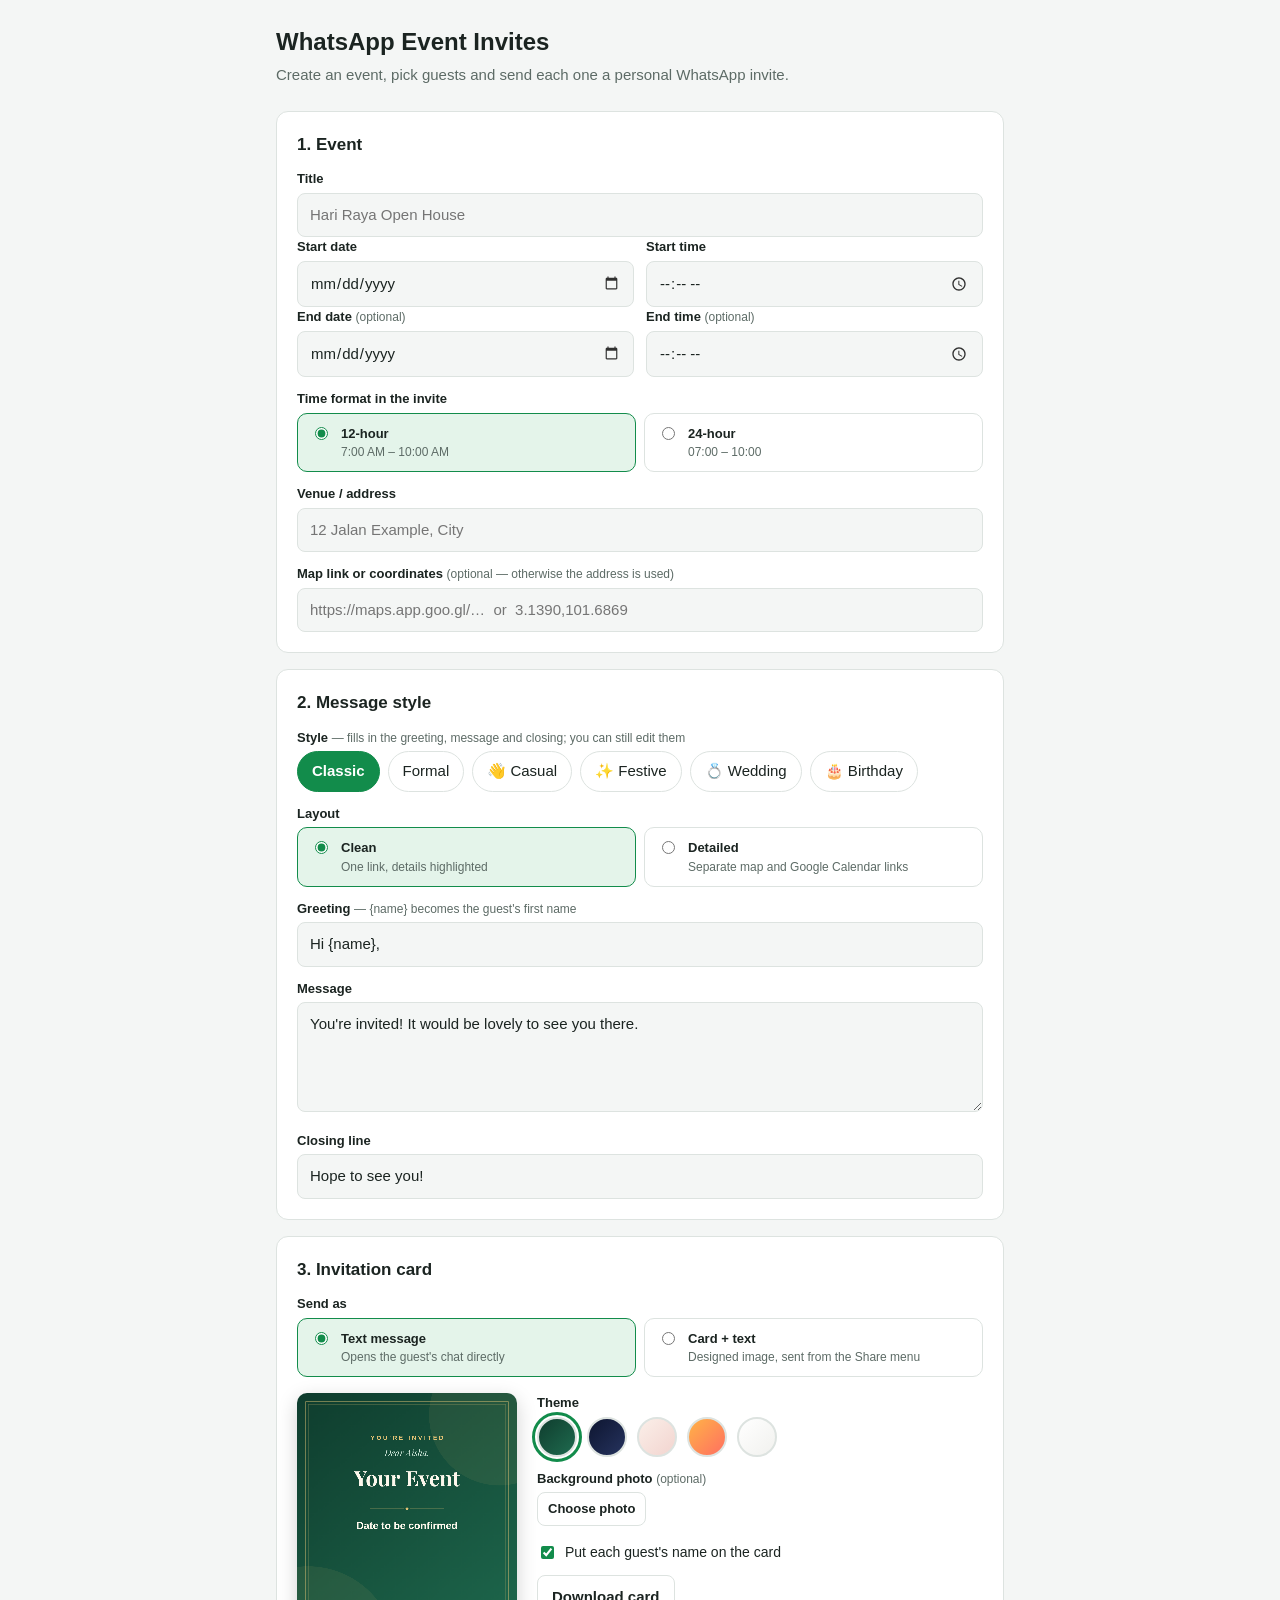
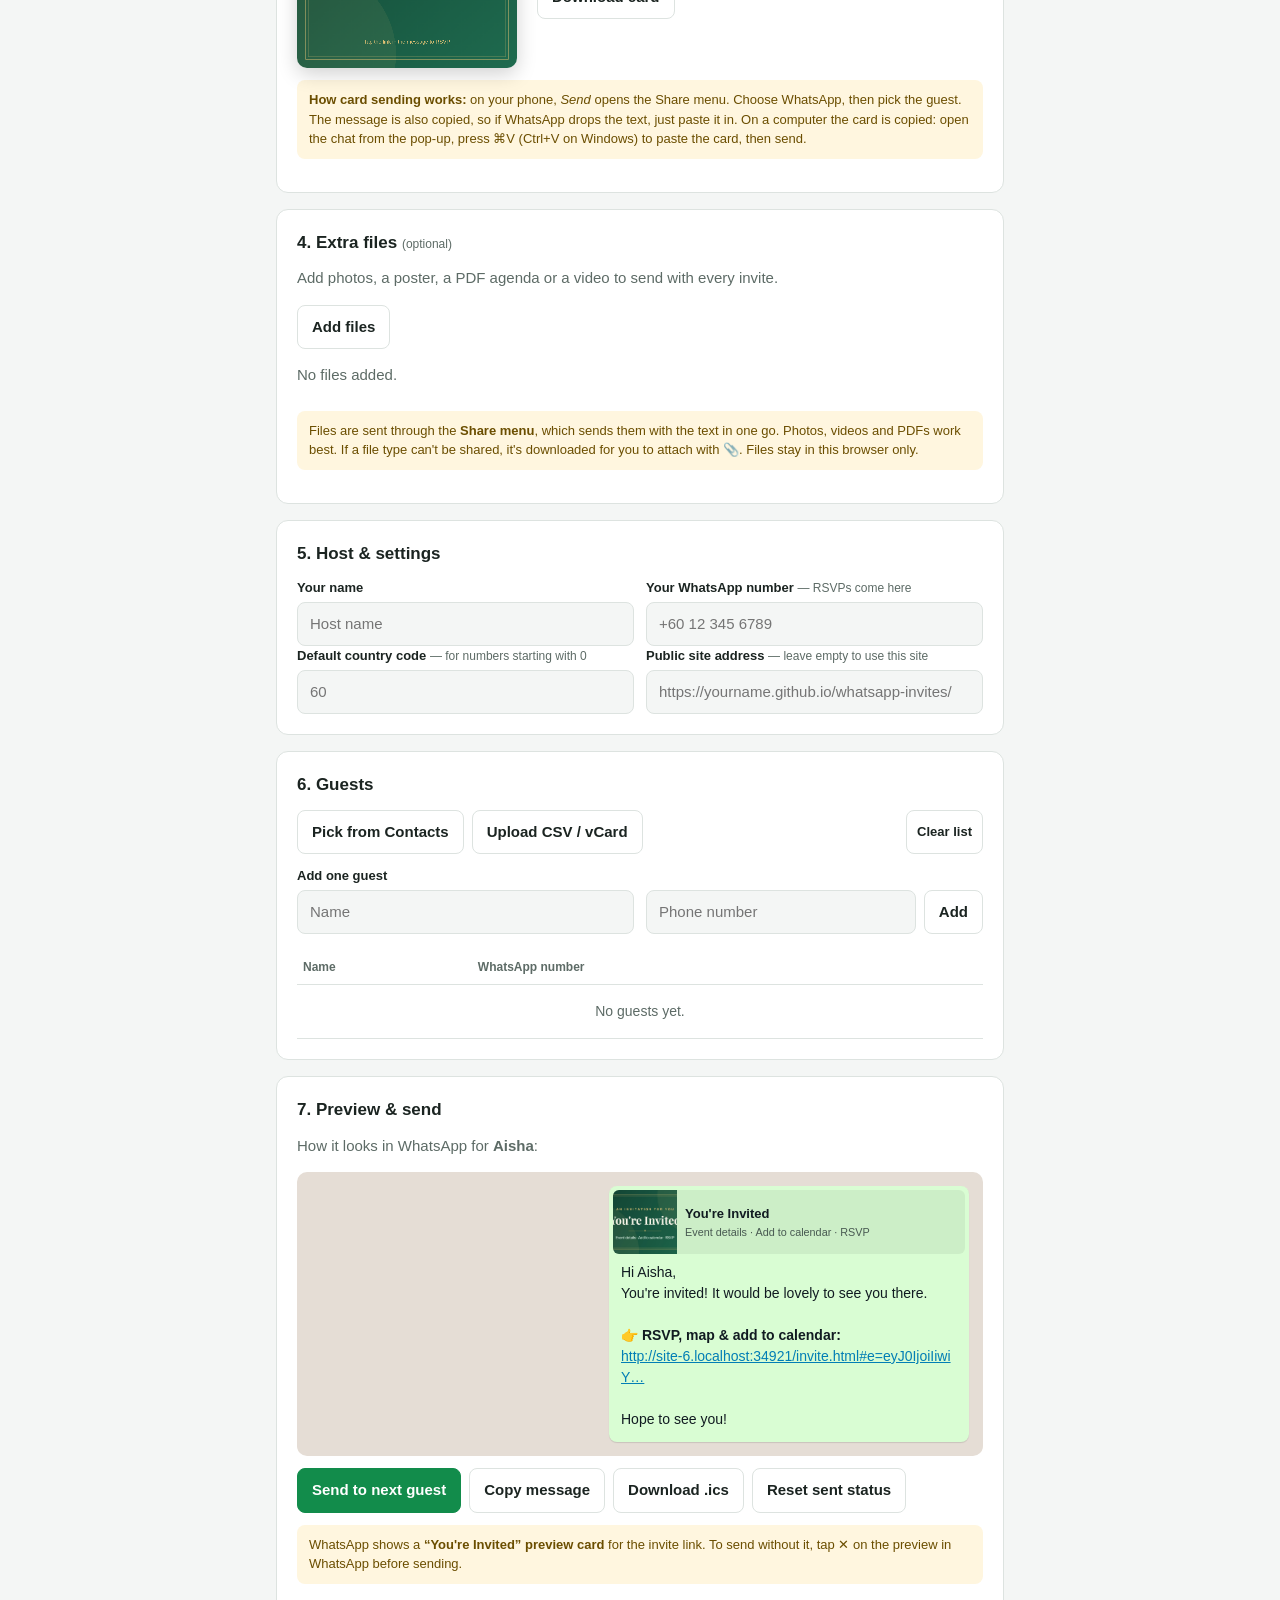
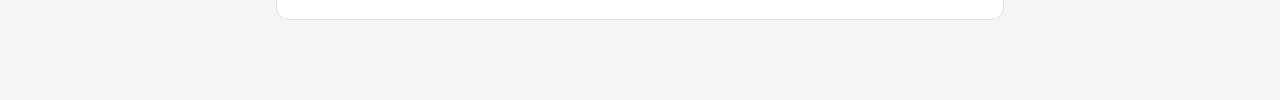
==== commit 45906db4: "Add 12/24-hour time format option; always show AM/PM in 12-hour Co-Authored-By: Claude Opus 5.5 <nor" ====
--- a/index.html
+++ b/index.html
@@ -45,6 +45,14 @@
         </div>
       </div>
 
+      <label>Time format in the invite</label>
+      <div class="seg" role="radiogroup" aria-label="Time format">
+        <label class="opt"><input type="radio" name="timeFormat" value="12" checked />
+          <span><strong>12-hour</strong><small>7:00 AM – 10:00 AM</small></span></label>
+        <label class="opt"><input type="radio" name="timeFormat" value="24" />
+          <span><strong>24-hour</strong><small>07:00 – 10:00</small></span></label>
+      </div>
+
       <label for="location">Venue / address</label>
       <input id="location" placeholder="12 Jalan Example, City" />
 
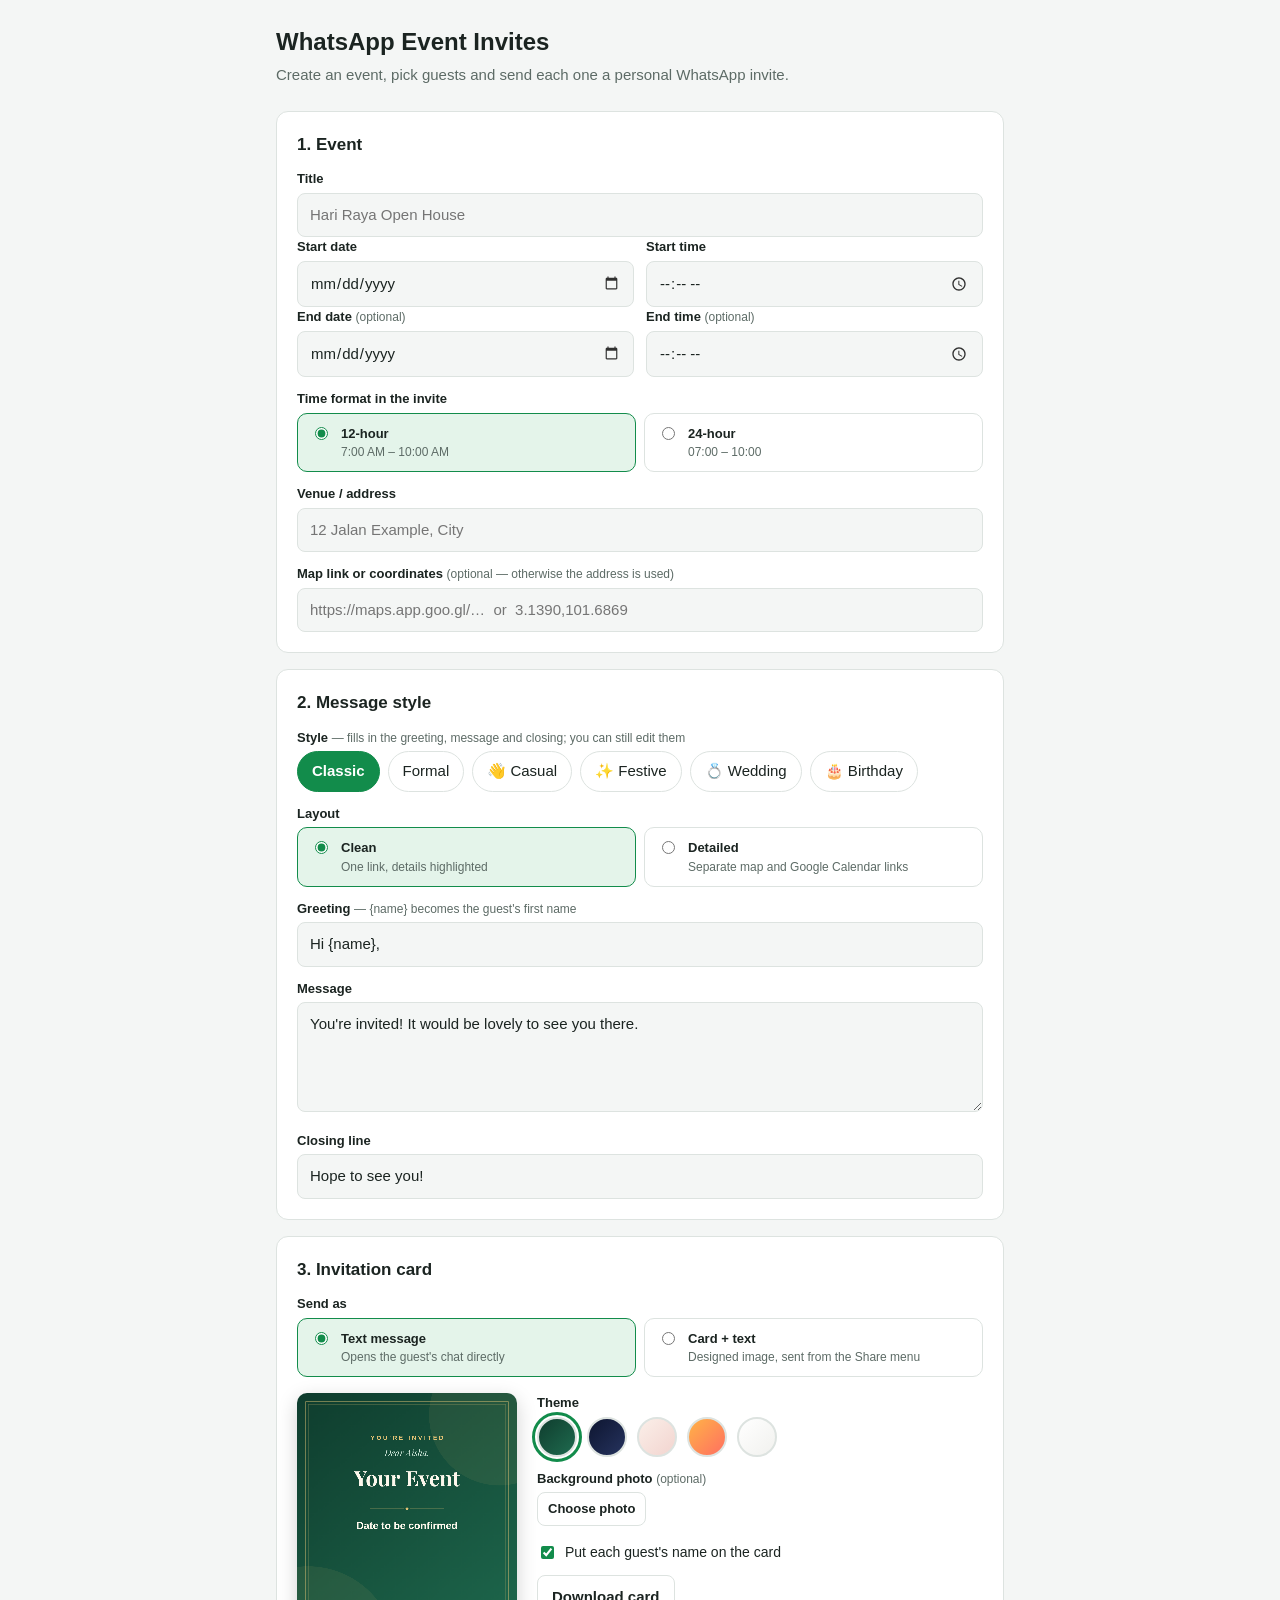
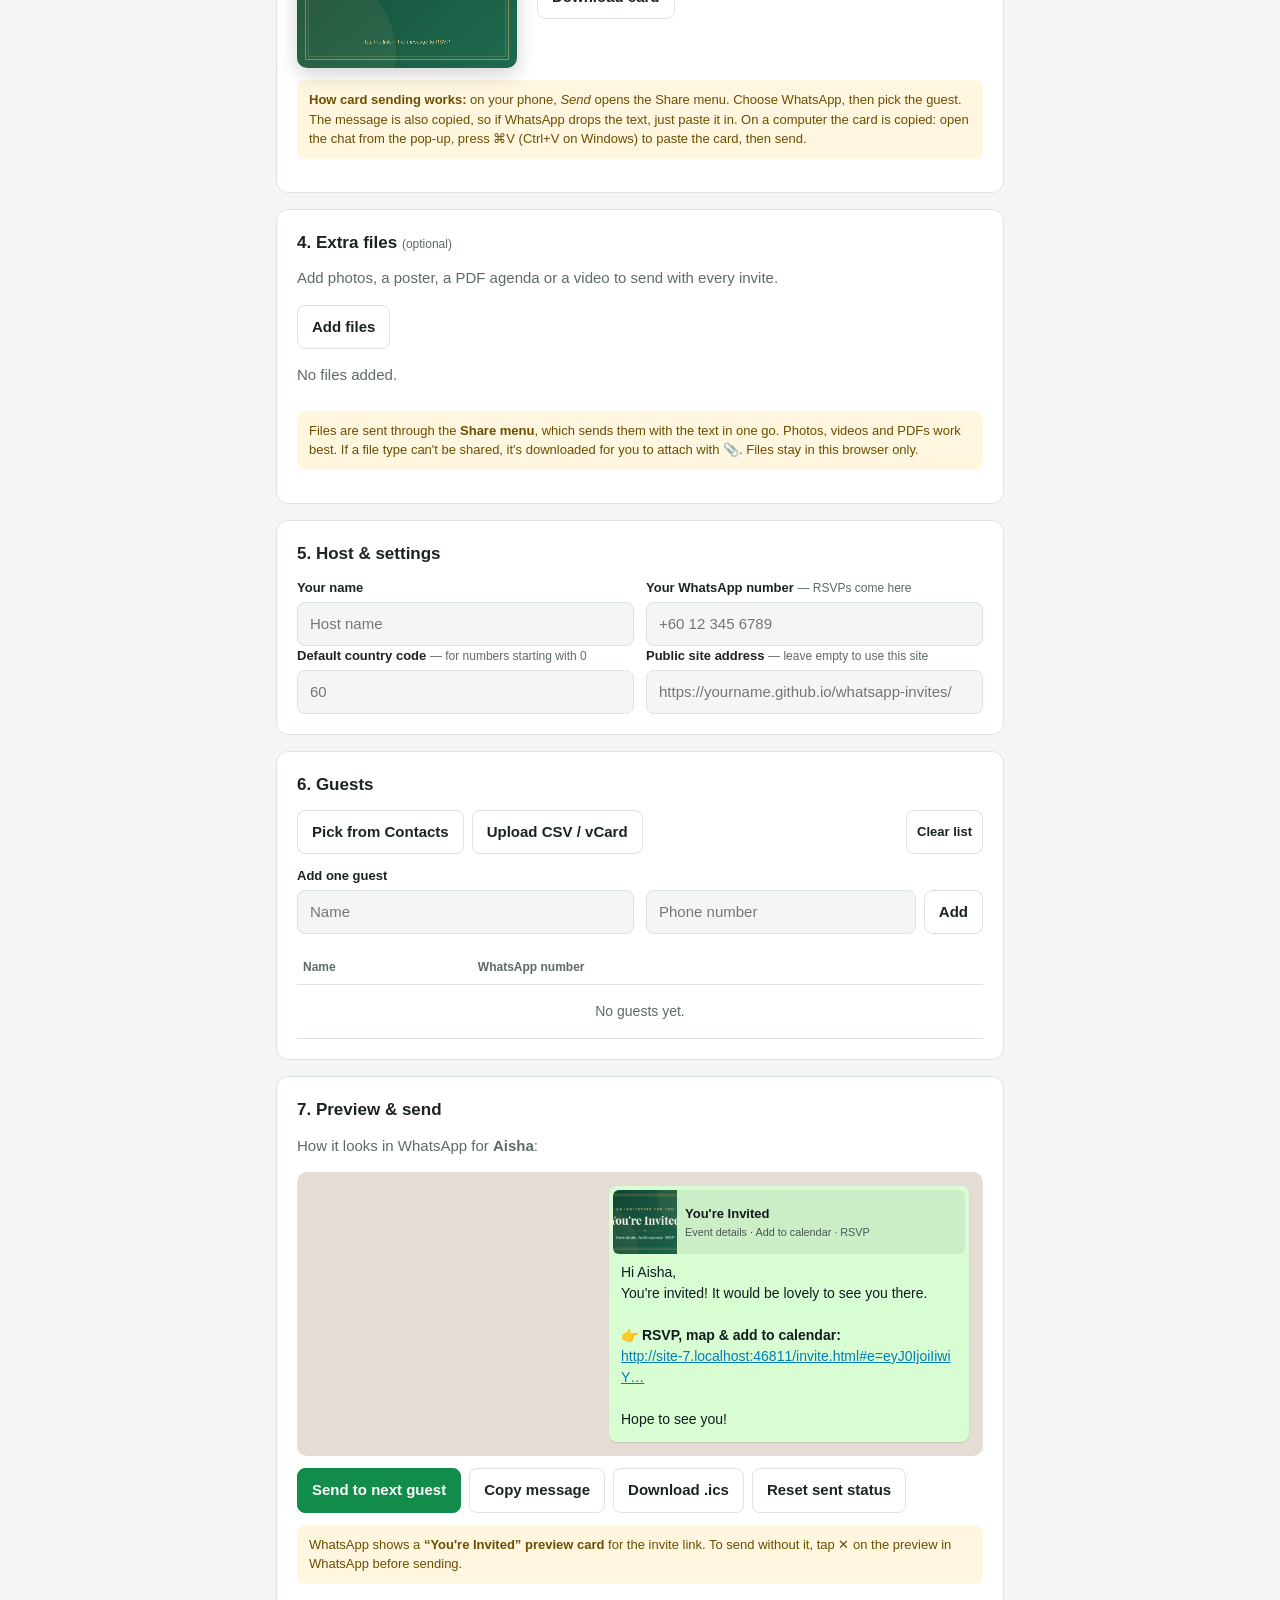
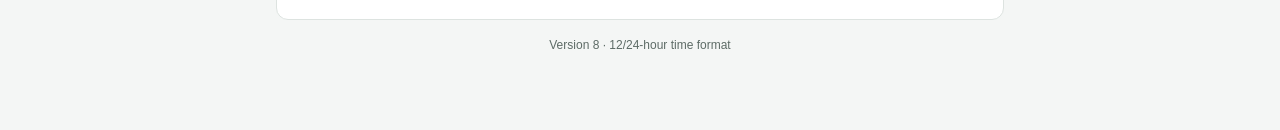
==== commit e893f468: "Version script links so browsers load updates; show version on page Co-Authored-By: Claude Opus 5.5 " ====
--- a/index.html
+++ b/index.html
@@ -12,7 +12,7 @@
   <link rel="preconnect" href="https://fonts.googleapis.com" />
   <link rel="preconnect" href="https://fonts.gstatic.com" crossorigin />
   <link rel="stylesheet" href="https://fonts.googleapis.com/css2?family=Playfair+Display:ital,wght@0,400;0,700;1,400&display=swap" />
-  <link rel="stylesheet" href="styles.css" />
+  <link rel="stylesheet" href="styles.css?v=8" />
 </head>
 <body>
   <div class="wrap">
@@ -228,13 +228,14 @@
       </p>
       <p id="progress" class="muted"></p>
     </section>
+    <p class="muted" style="text-align:center;font-size:12px">Version 8 · 12/24-hour time format</p>
   </div>
 
   <div id="toast" class="toast" role="status" aria-live="polite" hidden></div>
 
-  <script src="shared.js"></script>
-  <script src="templates.js"></script>
-  <script src="card.js"></script>
-  <script src="app.js"></script>
+  <script src="shared.js?v=8"></script>
+  <script src="templates.js?v=8"></script>
+  <script src="card.js?v=8"></script>
+  <script src="app.js?v=8"></script>
 </body>
 </html>
